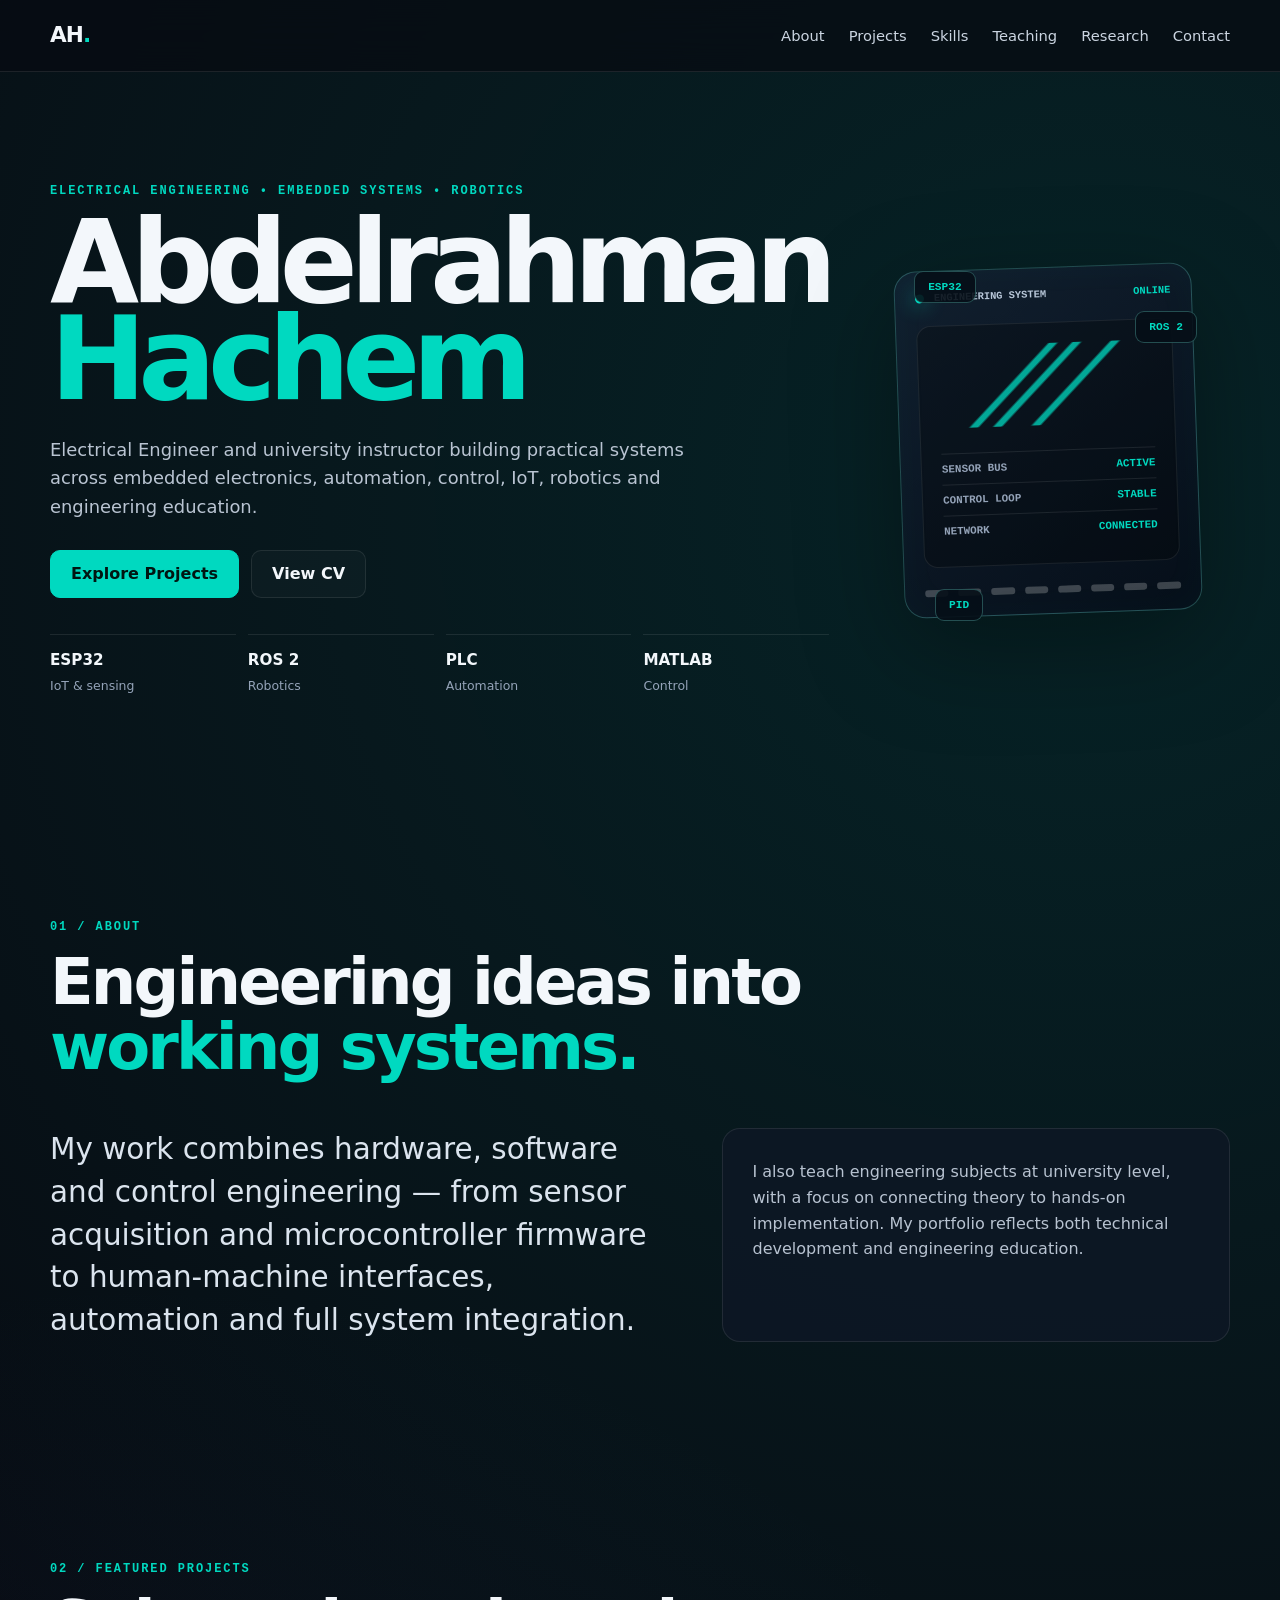
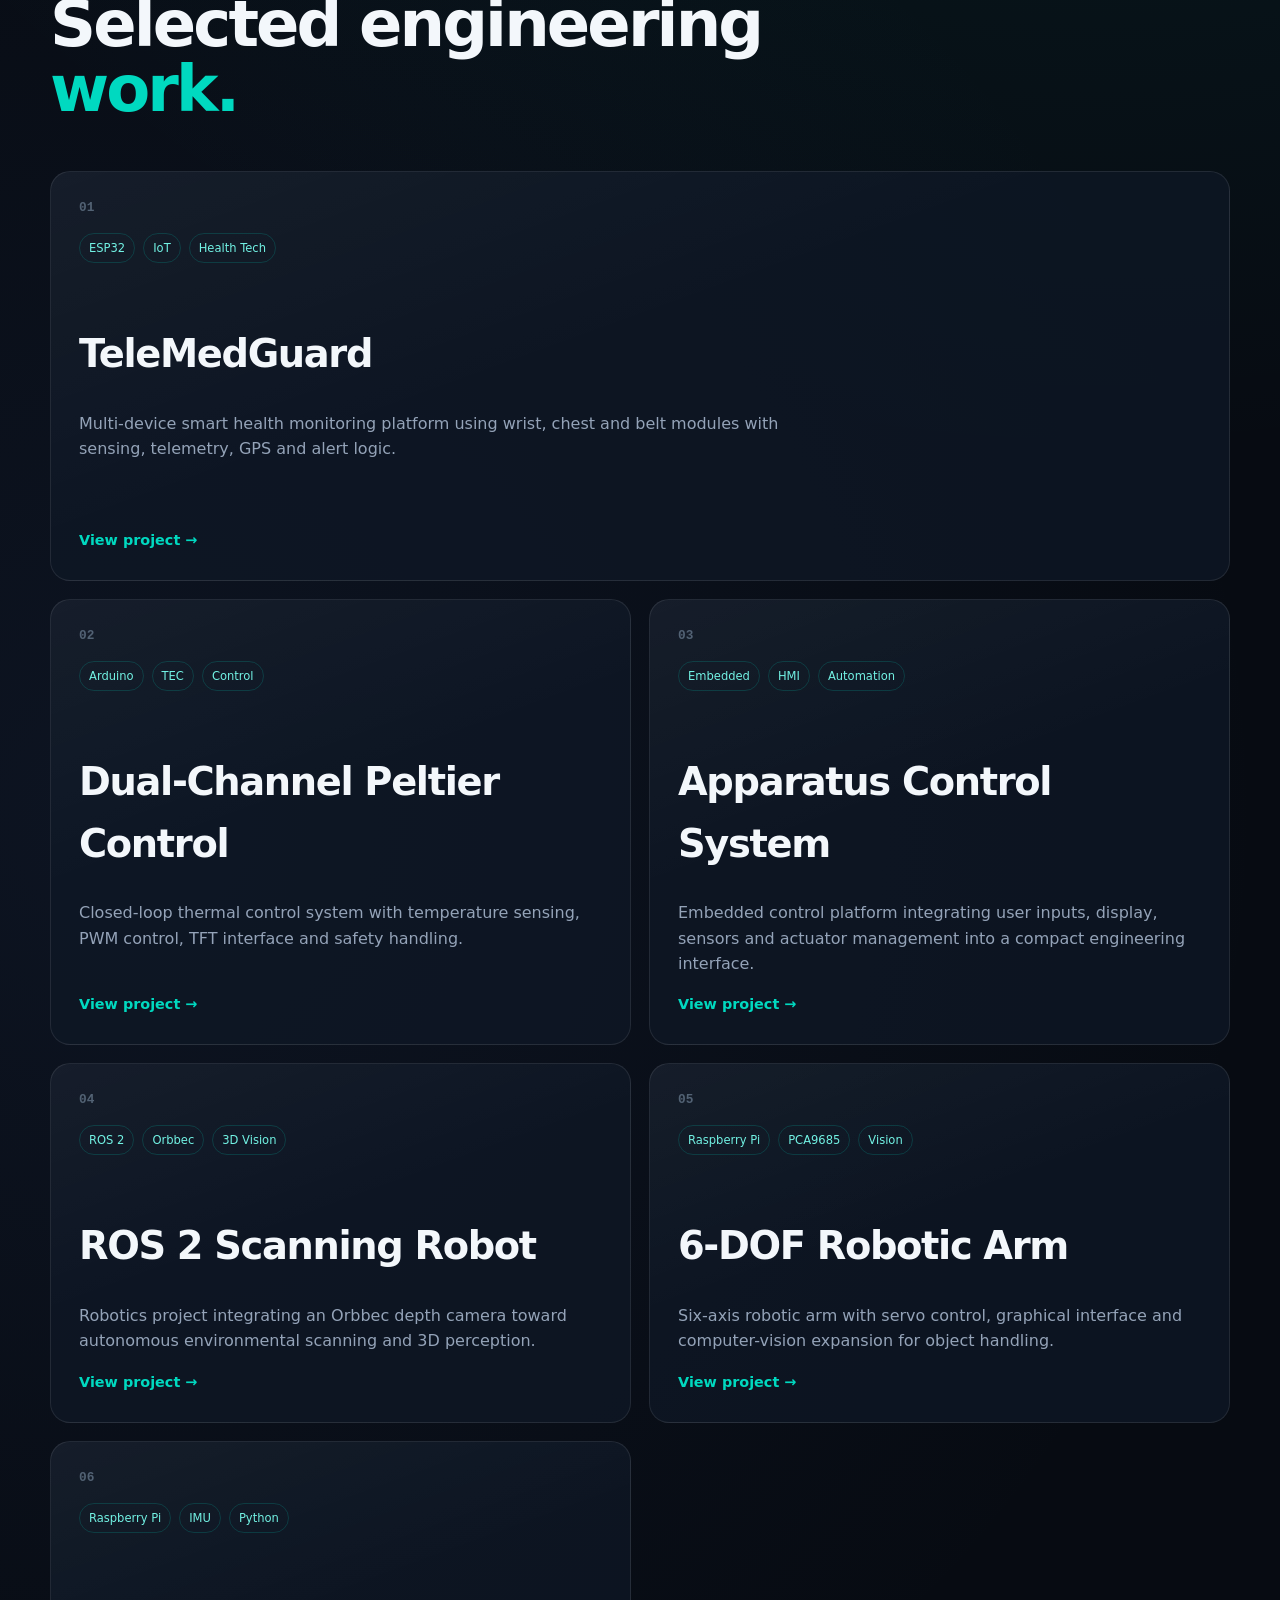
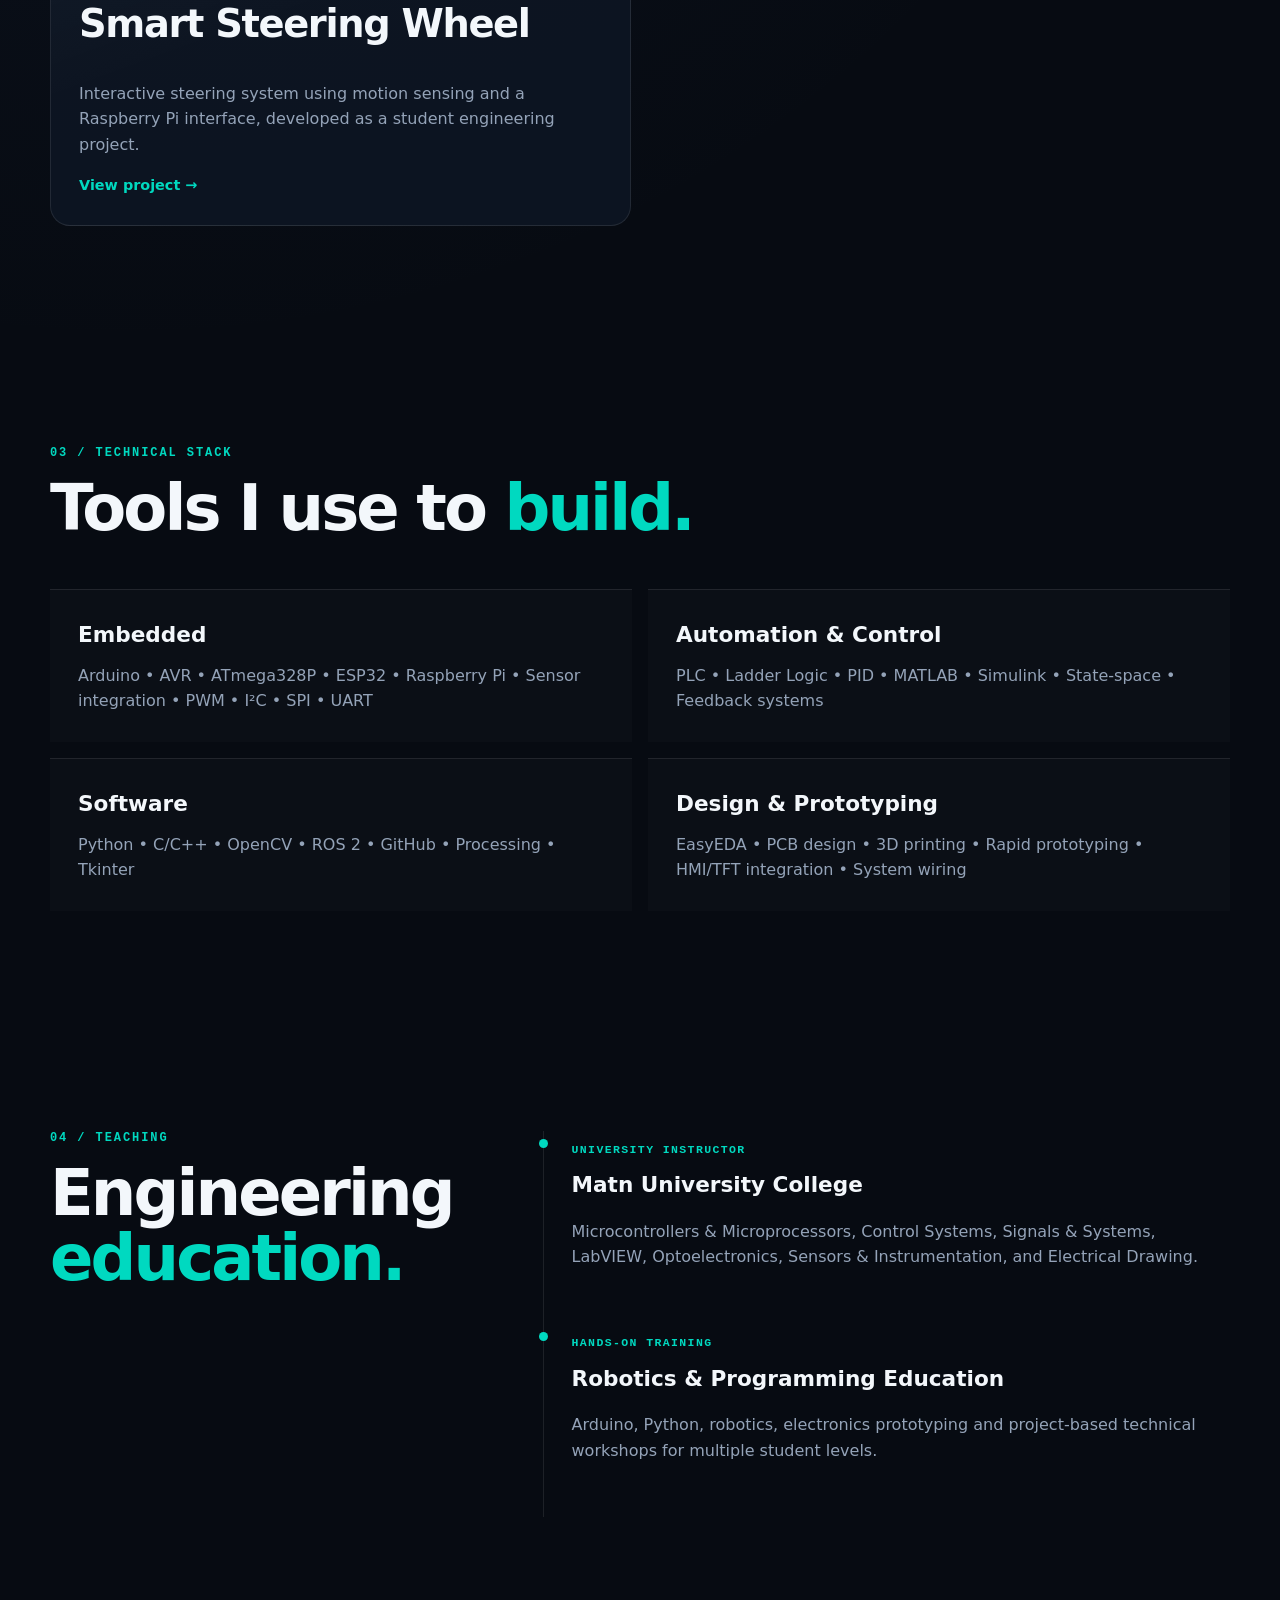
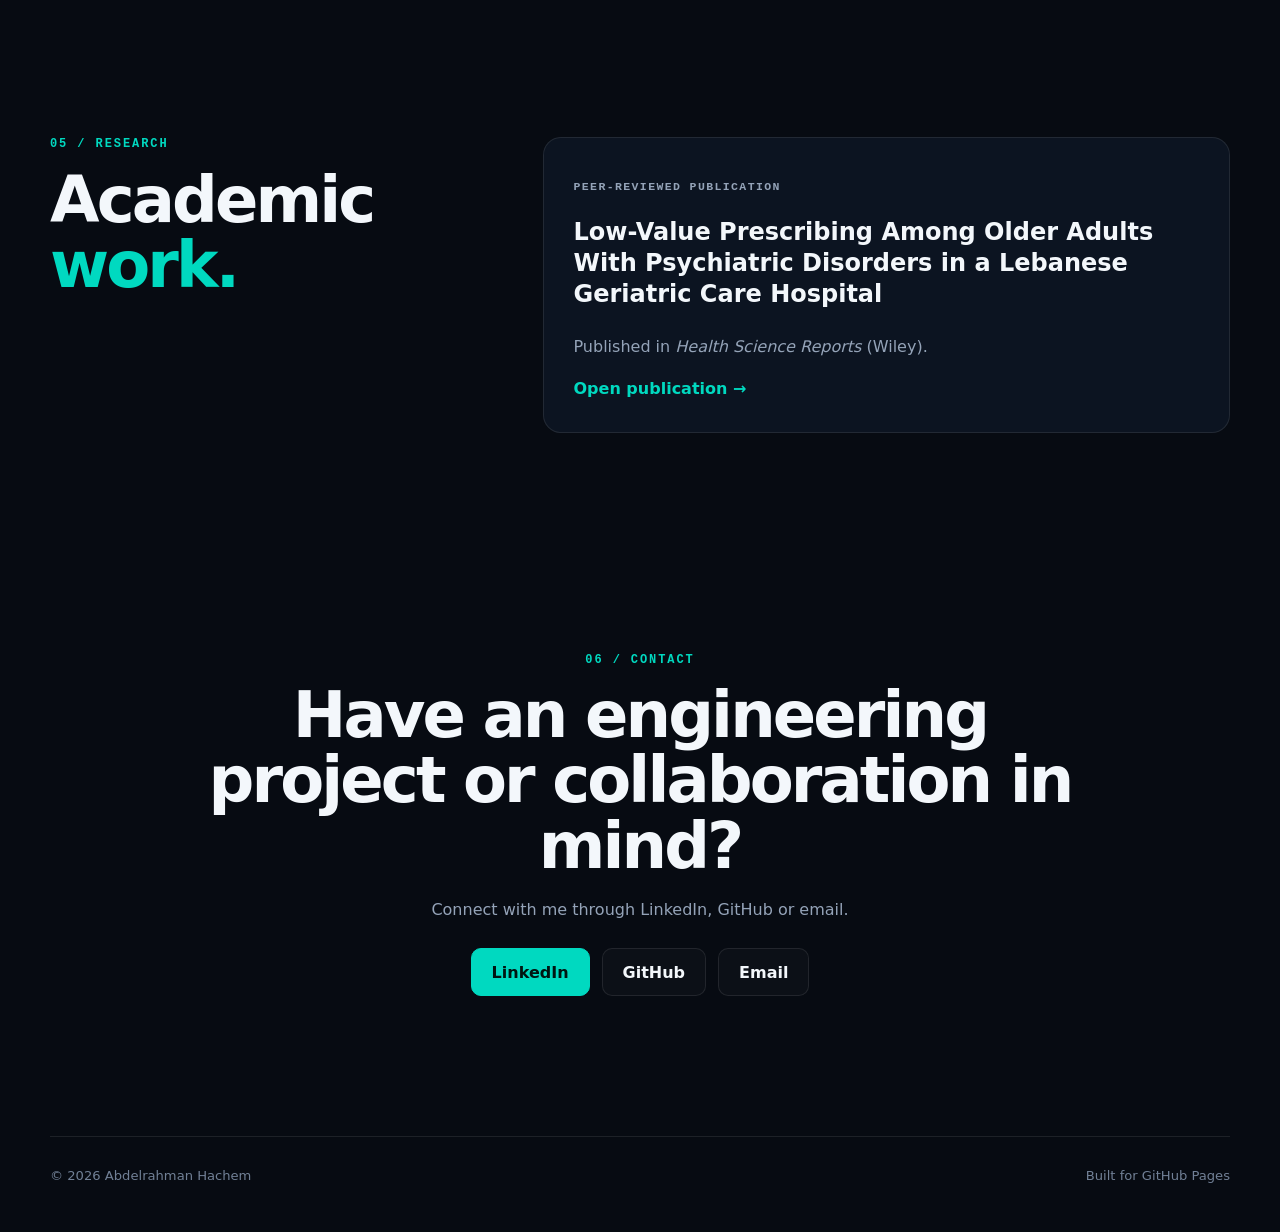
==== index.html @ 63edbe98 "Add files via upload" ====
<!DOCTYPE html>
<html lang="en">
<head>
  <meta charset="UTF-8" />
  <meta name="viewport" content="width=device-width, initial-scale=1.0" />
  <meta name="description" content="Portfolio of Abdelrahman Hachem — Electrical Engineer, University Instructor, Embedded Systems, Automation and Robotics." />
  <title>Abdelrahman Hachem | Electrical Engineer</title>
  <link rel="stylesheet" href="style.css" />
</head>
<body>
  <div class="grid-bg"></div>

  <header class="site-header">
    <a class="brand" href="#home">AH<span>.</span></a>
    <button class="menu-toggle" aria-label="Open menu">☰</button>
    <nav class="nav">
      <a href="#about">About</a>
      <a href="#projects">Projects</a>
      <a href="#skills">Skills</a>
      <a href="#teaching">Teaching</a>
      <a href="#research">Research</a>
      <a href="#contact">Contact</a>
    </nav>
  </header>

  <main>
    <section class="hero section" id="home">
      <div class="hero-copy">
        <p class="eyebrow">ELECTRICAL ENGINEERING • EMBEDDED SYSTEMS • ROBOTICS</p>
        <h1>Abdelrahman<br><span>Hachem</span></h1>
        <p class="hero-text">
          Electrical Engineer and university instructor building practical systems across
          embedded electronics, automation, control, IoT, robotics and engineering education.
        </p>
        <div class="hero-actions">
          <a class="btn primary" href="#projects">Explore Projects</a>
          <a class="btn secondary" href="assets/Abdelrahman_Hachem_CV.pdf" target="_blank">View CV</a>
        </div>
        <div class="quick-stats">
          <div><strong>ESP32</strong><span>IoT & sensing</span></div>
          <div><strong>ROS 2</strong><span>Robotics</span></div>
          <div><strong>PLC</strong><span>Automation</span></div>
          <div><strong>MATLAB</strong><span>Control</span></div>
        </div>
      </div>

      <div class="hero-visual" aria-hidden="true">
        <div class="tech-card main-board">
          <div class="board-top">
            <span class="status-dot"></span>
            <span>ENGINEERING SYSTEM</span>
            <span class="mono">ONLINE</span>
          </div>
          <div class="board-screen">
            <div class="wave"></div>
            <div class="screen-row"><span>SENSOR BUS</span><b>ACTIVE</b></div>
            <div class="screen-row"><span>CONTROL LOOP</span><b>STABLE</b></div>
            <div class="screen-row"><span>NETWORK</span><b>CONNECTED</b></div>
          </div>
          <div class="pins">
            <i></i><i></i><i></i><i></i><i></i><i></i><i></i><i></i>
          </div>
        </div>
        <div class="floating-chip chip-1">ESP32</div>
        <div class="floating-chip chip-2">ROS 2</div>
        <div class="floating-chip chip-3">PID</div>
      </div>
    </section>

    <section class="section about" id="about">
      <div class="section-heading">
        <p class="eyebrow">01 / ABOUT</p>
        <h2>Engineering ideas into <span>working systems.</span></h2>
      </div>
      <div class="about-grid">
        <p class="lead">
          My work combines hardware, software and control engineering — from sensor acquisition
          and microcontroller firmware to human-machine interfaces, automation and full system integration.
        </p>
        <div class="about-card">
          <p>
            I also teach engineering subjects at university level, with a focus on connecting
            theory to hands-on implementation. My portfolio reflects both technical development
            and engineering education.
          </p>
        </div>
      </div>
    </section>

    <section class="section" id="projects">
      <div class="section-heading">
        <p class="eyebrow">02 / FEATURED PROJECTS</p>
        <h2>Selected engineering <span>work.</span></h2>
      </div>

      <div class="project-grid">
        <a class="project-card featured" href="projects/telemedguard.html">
          <div class="project-index">01</div>
          <div class="project-tags"><span>ESP32</span><span>IoT</span><span>Health Tech</span></div>
          <h3>TeleMedGuard</h3>
          <p>Multi-device smart health monitoring platform using wrist, chest and belt modules with sensing, telemetry, GPS and alert logic.</p>
          <span class="project-link">View project →</span>
        </a>

        <a class="project-card" href="projects/peltier-control.html">
          <div class="project-index">02</div>
          <div class="project-tags"><span>Arduino</span><span>TEC</span><span>Control</span></div>
          <h3>Dual-Channel Peltier Control</h3>
          <p>Closed-loop thermal control system with temperature sensing, PWM control, TFT interface and safety handling.</p>
          <span class="project-link">View project →</span>
        </a>

        <a class="project-card" href="projects/apparatus-control.html">
          <div class="project-index">03</div>
          <div class="project-tags"><span>Embedded</span><span>HMI</span><span>Automation</span></div>
          <h3>Apparatus Control System</h3>
          <p>Embedded control platform integrating user inputs, display, sensors and actuator management into a compact engineering interface.</p>
          <span class="project-link">View project →</span>
        </a>

        <a class="project-card" href="projects/ros2-scanner.html">
          <div class="project-index">04</div>
          <div class="project-tags"><span>ROS 2</span><span>Orbbec</span><span>3D Vision</span></div>
          <h3>ROS 2 Scanning Robot</h3>
          <p>Robotics project integrating an Orbbec depth camera toward autonomous environmental scanning and 3D perception.</p>
          <span class="project-link">View project →</span>
        </a>

        <a class="project-card" href="projects/robotic-arm.html">
          <div class="project-index">05</div>
          <div class="project-tags"><span>Raspberry Pi</span><span>PCA9685</span><span>Vision</span></div>
          <h3>6-DOF Robotic Arm</h3>
          <p>Six-axis robotic arm with servo control, graphical interface and computer-vision expansion for object handling.</p>
          <span class="project-link">View project →</span>
        </a>

        <a class="project-card" href="projects/smart-steering-wheel.html">
          <div class="project-index">06</div>
          <div class="project-tags"><span>Raspberry Pi</span><span>IMU</span><span>Python</span></div>
          <h3>Smart Steering Wheel</h3>
          <p>Interactive steering system using motion sensing and a Raspberry Pi interface, developed as a student engineering project.</p>
          <span class="project-link">View project →</span>
        </a>
      </div>
    </section>

    <section class="section" id="skills">
      <div class="section-heading">
        <p class="eyebrow">03 / TECHNICAL STACK</p>
        <h2>Tools I use to <span>build.</span></h2>
      </div>
      <div class="skills-grid">
        <div class="skill-group">
          <h3>Embedded</h3>
          <p>Arduino • AVR • ATmega328P • ESP32 • Raspberry Pi • Sensor integration • PWM • I²C • SPI • UART</p>
        </div>
        <div class="skill-group">
          <h3>Automation & Control</h3>
          <p>PLC • Ladder Logic • PID • MATLAB • Simulink • State-space • Feedback systems</p>
        </div>
        <div class="skill-group">
          <h3>Software</h3>
          <p>Python • C/C++ • OpenCV • ROS 2 • GitHub • Processing • Tkinter</p>
        </div>
        <div class="skill-group">
          <h3>Design & Prototyping</h3>
          <p>EasyEDA • PCB design • 3D printing • Rapid prototyping • HMI/TFT integration • System wiring</p>
        </div>
      </div>
    </section>

    <section class="section split-section" id="teaching">
      <div>
        <p class="eyebrow">04 / TEACHING</p>
        <h2>Engineering <span>education.</span></h2>
      </div>
      <div class="timeline">
        <div class="timeline-item">
          <span>UNIVERSITY INSTRUCTOR</span>
          <h3>Matn University College</h3>
          <p>Microcontrollers & Microprocessors, Control Systems, Signals & Systems, LabVIEW, Optoelectronics, Sensors & Instrumentation, and Electrical Drawing.</p>
        </div>
        <div class="timeline-item">
          <span>HANDS-ON TRAINING</span>
          <h3>Robotics & Programming Education</h3>
          <p>Arduino, Python, robotics, electronics prototyping and project-based technical workshops for multiple student levels.</p>
        </div>
      </div>
    </section>

    <section class="section split-section" id="research">
      <div>
        <p class="eyebrow">05 / RESEARCH</p>
        <h2>Academic <span>work.</span></h2>
      </div>
      <div class="research-card">
        <p class="publication-type">PEER-REVIEWED PUBLICATION</p>
        <h3>Low-Value Prescribing Among Older Adults With Psychiatric Disorders in a Lebanese Geriatric Care Hospital</h3>
        <p>Published in <em>Health Science Reports</em> (Wiley).</p>
        <a href="https://doi.org/10.1002/hsr2.72799" target="_blank" rel="noopener">Open publication →</a>
      </div>
    </section>

    <section class="section contact" id="contact">
      <p class="eyebrow">06 / CONTACT</p>
      <h2>Have an engineering project or collaboration in mind?</h2>
      <p>Connect with me through LinkedIn, GitHub or email.</p>
      <div class="contact-actions">
        <a class="btn primary" href="https://www.linkedin.com/" target="_blank" rel="noopener">LinkedIn</a>
        <a class="btn secondary" href="https://github.com/YOUR-USERNAME" target="_blank" rel="noopener">GitHub</a>
        <a class="btn secondary" href="mailto:YOUR-EMAIL@example.com">Email</a>
      </div>
    </section>
  </main>

  <footer>
    <span>© <span id="year"></span> Abdelrahman Hachem</span>
    <span>Built for GitHub Pages</span>
  </footer>

  <script src="script.js"></script>
</body>
</html>
---- style.css ----
:root {
  --bg: #070b12;
  --bg-soft: #0d1420;
  --card: rgba(15, 24, 38, 0.78);
  --line: rgba(255,255,255,0.09);
  --text: #f3f7fb;
  --muted: #94a3b8;
  --accent: #00d9c0;
  --accent-2: #72f2e4;
  --max: 1180px;
}

* { box-sizing: border-box; }
html { scroll-behavior: smooth; }
body {
  margin: 0;
  font-family: Inter, ui-sans-serif, system-ui, -apple-system, BlinkMacSystemFont, "Segoe UI", sans-serif;
  color: var(--text);
  background:
    radial-gradient(circle at 85% 8%, rgba(0,217,192,.12), transparent 28%),
    radial-gradient(circle at 10% 40%, rgba(61,92,160,.11), transparent 30%),
    var(--bg);
  line-height: 1.6;
}
a { color: inherit; text-decoration: none; }
.grid-bg {
  position: fixed; inset: 0; pointer-events: none; opacity: .17;
  background-image:
    linear-gradient(rgba(255,255,255,.035) 1px, transparent 1px),
    linear-gradient(90deg, rgba(255,255,255,.035) 1px, transparent 1px);
  background-size: 42px 42px;
  mask-image: linear-gradient(to bottom, black, transparent 85%);
}
.site-header {
  position: sticky; top: 0; z-index: 50;
  display: flex; align-items: center; justify-content: space-between;
  padding: 18px max(24px, calc((100vw - var(--max))/2));
  background: rgba(7,11,18,.74);
  backdrop-filter: blur(18px);
  border-bottom: 1px solid var(--line);
}
.brand { font-weight: 900; letter-spacing: -.04em; font-size: 1.35rem; }
.brand span, h1 span, h2 span { color: var(--accent); }
.nav { display: flex; gap: 24px; font-size: .92rem; color: #cbd5e1; }
.nav a:hover { color: var(--accent); }
.menu-toggle { display: none; color: white; background: transparent; border: 0; font-size: 1.4rem; }
.section {
  position: relative;
  width: min(var(--max), calc(100% - 48px));
  margin: 0 auto;
  padding: 110px 0;
}
.hero {
  min-height: 82vh;
  display: grid; grid-template-columns: 1.1fr .9fr; gap: 70px; align-items: center;
}
.eyebrow {
  margin: 0 0 16px;
  font: 700 .75rem/1.2 ui-monospace, SFMono-Regular, Menlo, monospace;
  letter-spacing: .16em;
  color: var(--accent);
}
h1 {
  margin: 0;
  font-size: clamp(4.4rem, 9vw, 8rem);
  line-height: .84;
  letter-spacing: -.07em;
}
h2 {
  margin: 0;
  max-width: 800px;
  font-size: clamp(2.2rem, 5vw, 4.3rem);
  line-height: 1.02;
  letter-spacing: -.045em;
}
.hero-text {
  max-width: 650px; margin: 28px 0;
  color: #b9c4d2; font-size: 1.12rem;
}
.hero-actions, .contact-actions { display: flex; gap: 12px; flex-wrap: wrap; }
.btn {
  display: inline-flex; align-items: center; justify-content: center;
  min-height: 48px; padding: 0 20px; border: 1px solid var(--line);
  border-radius: 10px; font-weight: 700; transition: .2s ease;
}
.btn.primary { background: var(--accent); color: #001612; border-color: var(--accent); }
.btn.secondary { background: rgba(255,255,255,.025); }
.btn:hover { transform: translateY(-2px); }
.quick-stats {
  display: grid; grid-template-columns: repeat(4, 1fr);
  gap: 12px; margin-top: 36px;
}
.quick-stats div { border-top: 1px solid var(--line); padding-top: 13px; }
.quick-stats strong { display: block; font-size: .95rem; }
.quick-stats span { color: var(--muted); font-size: .78rem; }
.hero-visual { position: relative; min-height: 440px; display: grid; place-items: center; }
.tech-card {
  width: min(100%, 430px); padding: 20px;
  background: linear-gradient(145deg, rgba(18,32,48,.95), rgba(6,14,24,.95));
  border: 1px solid rgba(114,242,228,.25);
  border-radius: 22px;
  box-shadow: 0 30px 100px rgba(0,0,0,.35), inset 0 0 40px rgba(0,217,192,.03);
  transform: rotate(-2deg);
}
.board-top { display: flex; gap: 10px; align-items: center; font: 700 .65rem ui-monospace, monospace; color: #b8c7d9; }
.board-top .mono { margin-left: auto; color: var(--accent); }
.status-dot { width: 9px; height: 9px; background: var(--accent); border-radius: 50%; box-shadow: 0 0 20px var(--accent); }
.board-screen {
  margin: 22px 0; padding: 20px;
  min-height: 230px;
  border: 1px solid rgba(255,255,255,.08); border-radius: 14px;
  background: rgba(0,0,0,.25);
}
.wave {
  height: 82px; margin-bottom: 25px;
  background:
    linear-gradient(135deg, transparent 0 37%, var(--accent) 38% 40%, transparent 41% 45%, var(--accent) 46% 48%, transparent 49% 58%, var(--accent) 59% 61%, transparent 62%);
  opacity: .75;
}
.screen-row {
  display: flex; justify-content: space-between;
  border-top: 1px solid var(--line); padding: 9px 0;
  font: 600 .68rem ui-monospace, monospace; color: var(--muted);
}
.screen-row b { color: var(--accent); }
.pins { display: grid; grid-template-columns: repeat(8, 1fr); gap: 10px; }
.pins i { height: 7px; background: rgba(255,255,255,.22); border-radius: 3px; }
.floating-chip {
  position: absolute;
  border: 1px solid rgba(114,242,228,.28);
  background: rgba(6,15,24,.9); padding: 9px 13px;
  border-radius: 9px; color: var(--accent);
  font: 800 .7rem ui-monospace, monospace;
}
.chip-1 { top: 50px; left: 5%; }
.chip-2 { right: 0; top: 90px; }
.chip-3 { bottom: 40px; left: 12%; }

.section-heading { margin-bottom: 48px; }
.about-grid { display: grid; grid-template-columns: 1.1fr .9fr; gap: 50px; }
.lead { margin: 0; font-size: clamp(1.35rem, 2.3vw, 2rem); line-height: 1.45; color: #dbe4ee; }
.about-card, .research-card {
  padding: 30px; border: 1px solid var(--line); border-radius: 18px; background: var(--card);
}
.about-card p { margin: 0; color: #b8c3d1; }

.project-grid { display: grid; grid-template-columns: repeat(2, 1fr); gap: 18px; }
.project-card {
  min-height: 360px; padding: 28px;
  display: flex; flex-direction: column;
  border: 1px solid var(--line);
  border-radius: 20px;
  background:
    linear-gradient(160deg, rgba(255,255,255,.035), transparent 45%),
    var(--card);
  transition: transform .22s ease, border-color .22s ease;
}
.project-card:hover { transform: translateY(-6px); border-color: rgba(0,217,192,.45); }
.project-card.featured { grid-column: span 2; min-height: 410px; }
.project-index { color: #526274; font: 800 .8rem ui-monospace, monospace; }
.project-tags { display: flex; gap: 8px; flex-wrap: wrap; margin: 18px 0 60px; }
.project-tags span {
  padding: 5px 9px; border: 1px solid rgba(0,217,192,.18); border-radius: 999px;
  color: var(--accent-2); font-size: .72rem;
}
.project-card h3 { margin: 0 0 10px; font-size: clamp(1.8rem, 3vw, 3rem); letter-spacing: -.035em; }
.project-card p { max-width: 760px; color: var(--muted); }
.project-link { margin-top: auto; color: var(--accent); font-weight: 800; font-size: .9rem; }

.skills-grid { display: grid; grid-template-columns: repeat(2, 1fr); gap: 16px; }
.skill-group {
  padding: 28px; border-top: 1px solid var(--line); background: rgba(255,255,255,.018);
}
.skill-group h3 { margin: 0 0 10px; font-size: 1.35rem; }
.skill-group p { color: var(--muted); margin: 0; }

.split-section { display: grid; grid-template-columns: .75fr 1.25fr; gap: 80px; }
.timeline { border-left: 1px solid var(--line); }
.timeline-item { padding: 4px 0 38px 28px; position: relative; }
.timeline-item::before {
  content: ""; position: absolute; left: -5px; top: 8px; width: 9px; height: 9px;
  border-radius: 50%; background: var(--accent);
}
.timeline-item span, .publication-type {
  color: var(--accent); font: 700 .72rem ui-monospace, monospace; letter-spacing: .12em;
}
.timeline-item h3 { margin: 8px 0; font-size: 1.35rem; }
.timeline-item p, .research-card p { color: var(--muted); }
.research-card h3 { font-size: 1.5rem; line-height: 1.3; }
.research-card a { color: var(--accent); font-weight: 800; }

.contact {
  padding-bottom: 140px;
  text-align: center;
}
.contact .eyebrow { text-align: center; }
.contact h2 { margin: 0 auto 18px; max-width: 900px; }
.contact p:not(.eyebrow) { color: var(--muted); }
.contact-actions { justify-content: center; margin-top: 26px; }

footer {
  width: min(var(--max), calc(100% - 48px)); margin: 0 auto;
  padding: 28px 0 45px; border-top: 1px solid var(--line);
  display: flex; justify-content: space-between; color: #718096; font-size: .82rem;
}

/* Project detail pages */
.project-page { width: min(980px, calc(100% - 48px)); margin: 0 auto; padding: 85px 0 120px; }
.back-link { display: inline-block; margin-bottom: 40px; color: var(--accent); font-weight: 800; }
.project-hero { padding-bottom: 55px; border-bottom: 1px solid var(--line); }
.project-hero h1 { font-size: clamp(3rem, 8vw, 6.5rem); }
.project-hero p { max-width: 760px; color: #b3c0cf; font-size: 1.12rem; }
.meta-row { display: flex; gap: 12px; flex-wrap: wrap; margin-top: 25px; }
.meta-row span { border: 1px solid var(--line); border-radius: 999px; padding: 7px 11px; color: var(--accent-2); font-size: .77rem; }
.project-section { padding: 45px 0; border-bottom: 1px solid var(--line); }
.project-section h2 { font-size: clamp(1.8rem, 4vw, 3rem); margin-bottom: 20px; }
.project-section p, .project-section li { color: #aebaca; }
.project-section ul { padding-left: 20px; }
.image-placeholder {
  min-height: 330px; margin-top: 24px;
  border: 1px dashed rgba(0,217,192,.35); border-radius: 16px;
  display: grid; place-items: center; text-align: center;
  color: #5f7285; background: rgba(0,217,192,.02);
  padding: 25px;
}
.two-col { display: grid; grid-template-columns: repeat(2, 1fr); gap: 18px; }
.info-box { padding: 22px; background: var(--card); border: 1px solid var(--line); border-radius: 14px; }
.info-box h3 { margin-top: 0; }

.reveal { opacity: 0; transform: translateY(18px); transition: .65s ease; }
.reveal.visible { opacity: 1; transform: none; }

@media (max-width: 820px) {
  .menu-toggle { display: block; }
  .nav {
    display: none; position: absolute; left: 20px; right: 20px; top: 70px;
    flex-direction: column; padding: 20px; background: #0b121d;
    border: 1px solid var(--line); border-radius: 14px;
  }
  .nav.open { display: flex; }
  .hero { grid-template-columns: 1fr; gap: 20px; padding-top: 75px; }
  .hero-visual { min-height: 360px; }
  .quick-stats { grid-template-columns: repeat(2, 1fr); }
  .about-grid, .split-section, .skills-grid, .two-col { grid-template-columns: 1fr; }
  .split-section { gap: 35px; }
  .project-grid { grid-template-columns: 1fr; }
  .project-card.featured { grid-column: auto; }
  .project-tags { margin-bottom: 38px; }
}
@media (max-width: 520px) {
  .section { width: min(100% - 30px, var(--max)); padding: 80px 0; }
  .site-header { padding: 16px 18px; }
  h1 { font-size: 4rem; }
  .hero { min-height: auto; }
  .hero-visual { min-height: 315px; }
  .tech-card { padding: 15px; }
  .quick-stats { grid-template-columns: 1fr 1fr; }
  footer { width: calc(100% - 30px); flex-direction: column; gap: 6px; }
}
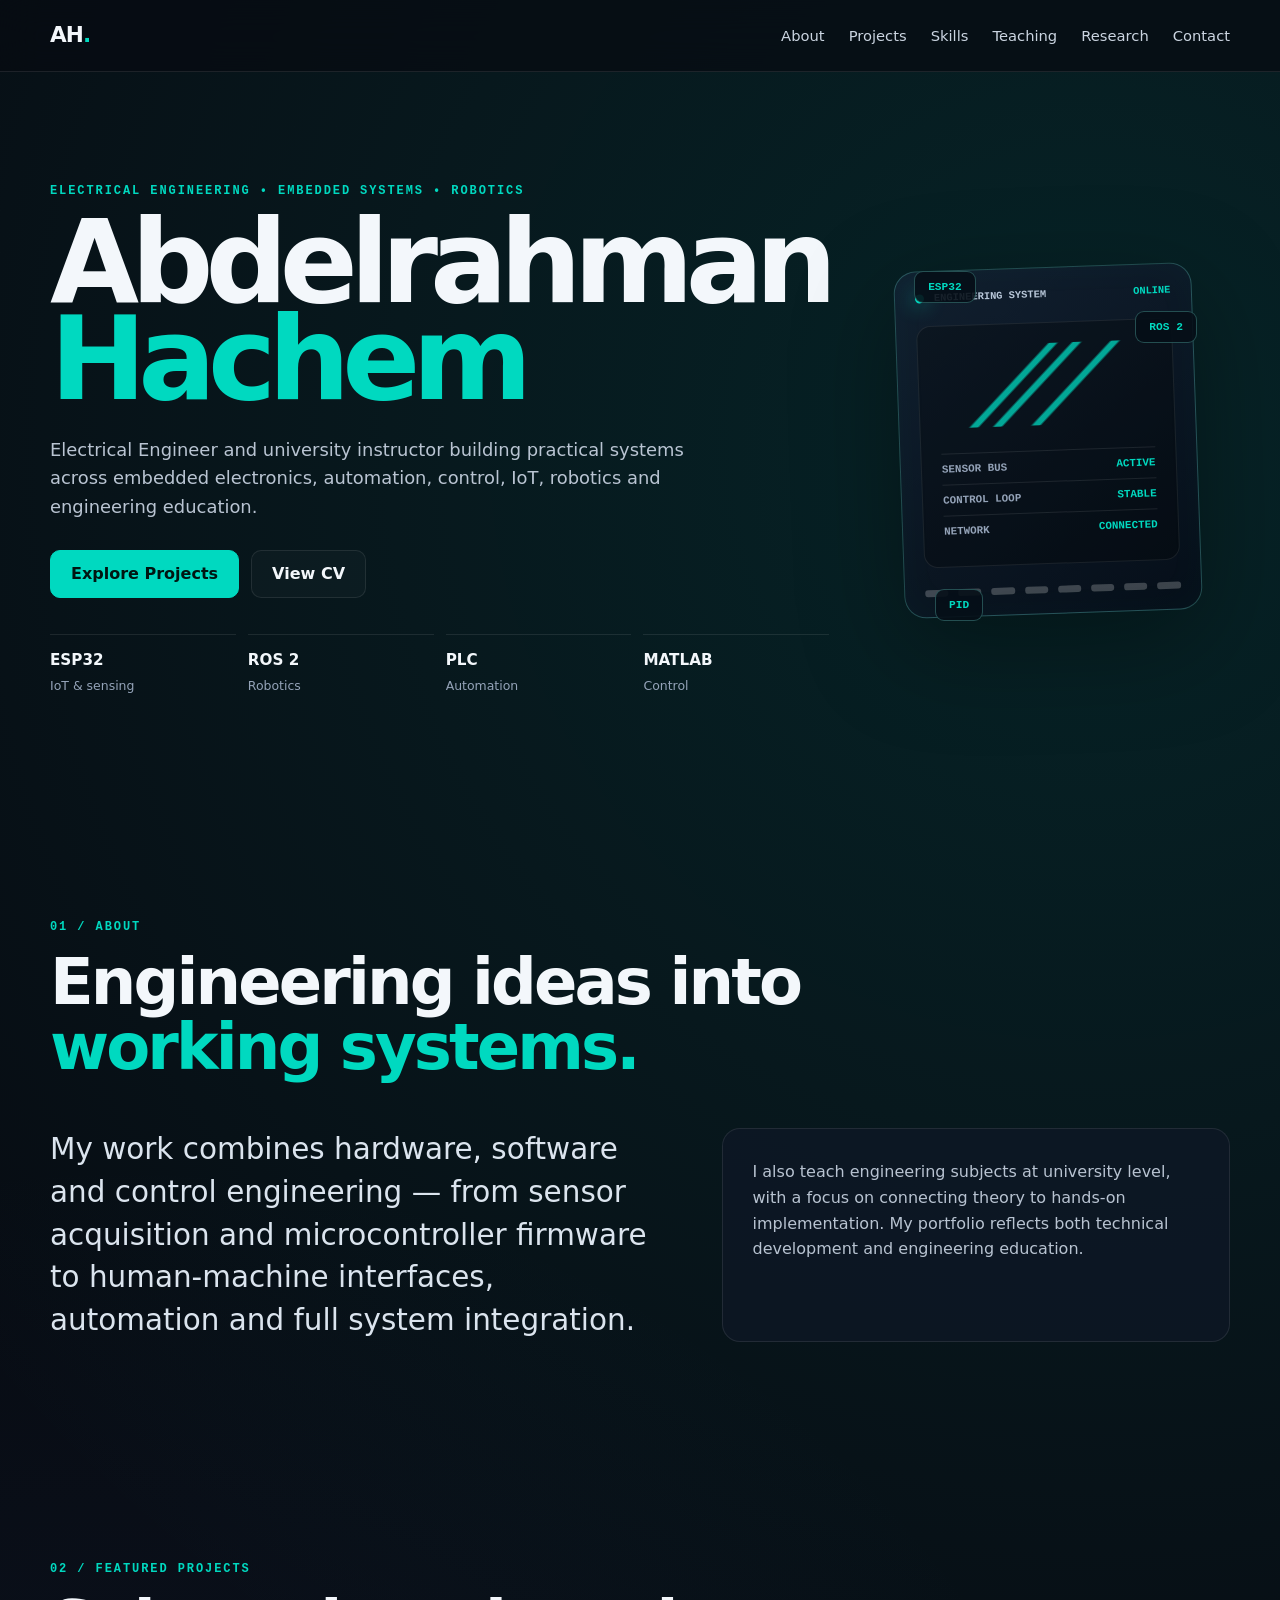
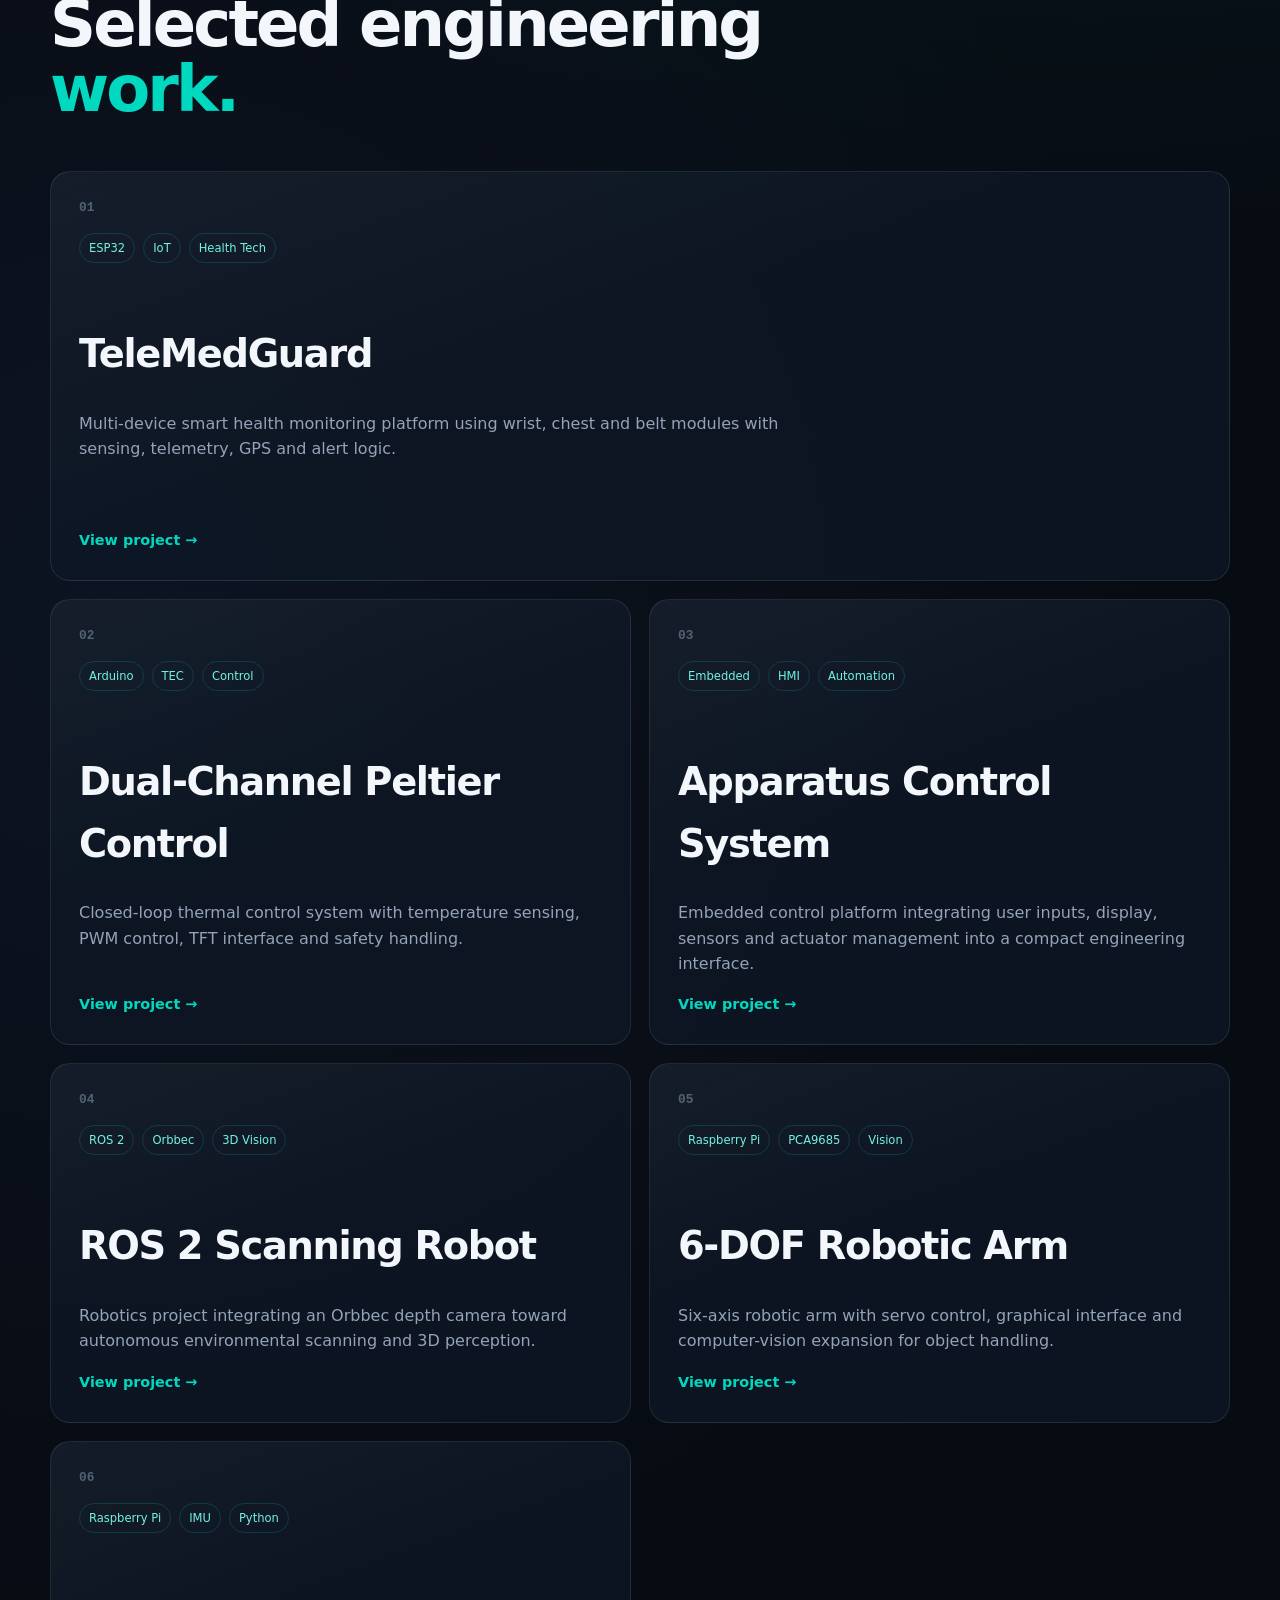
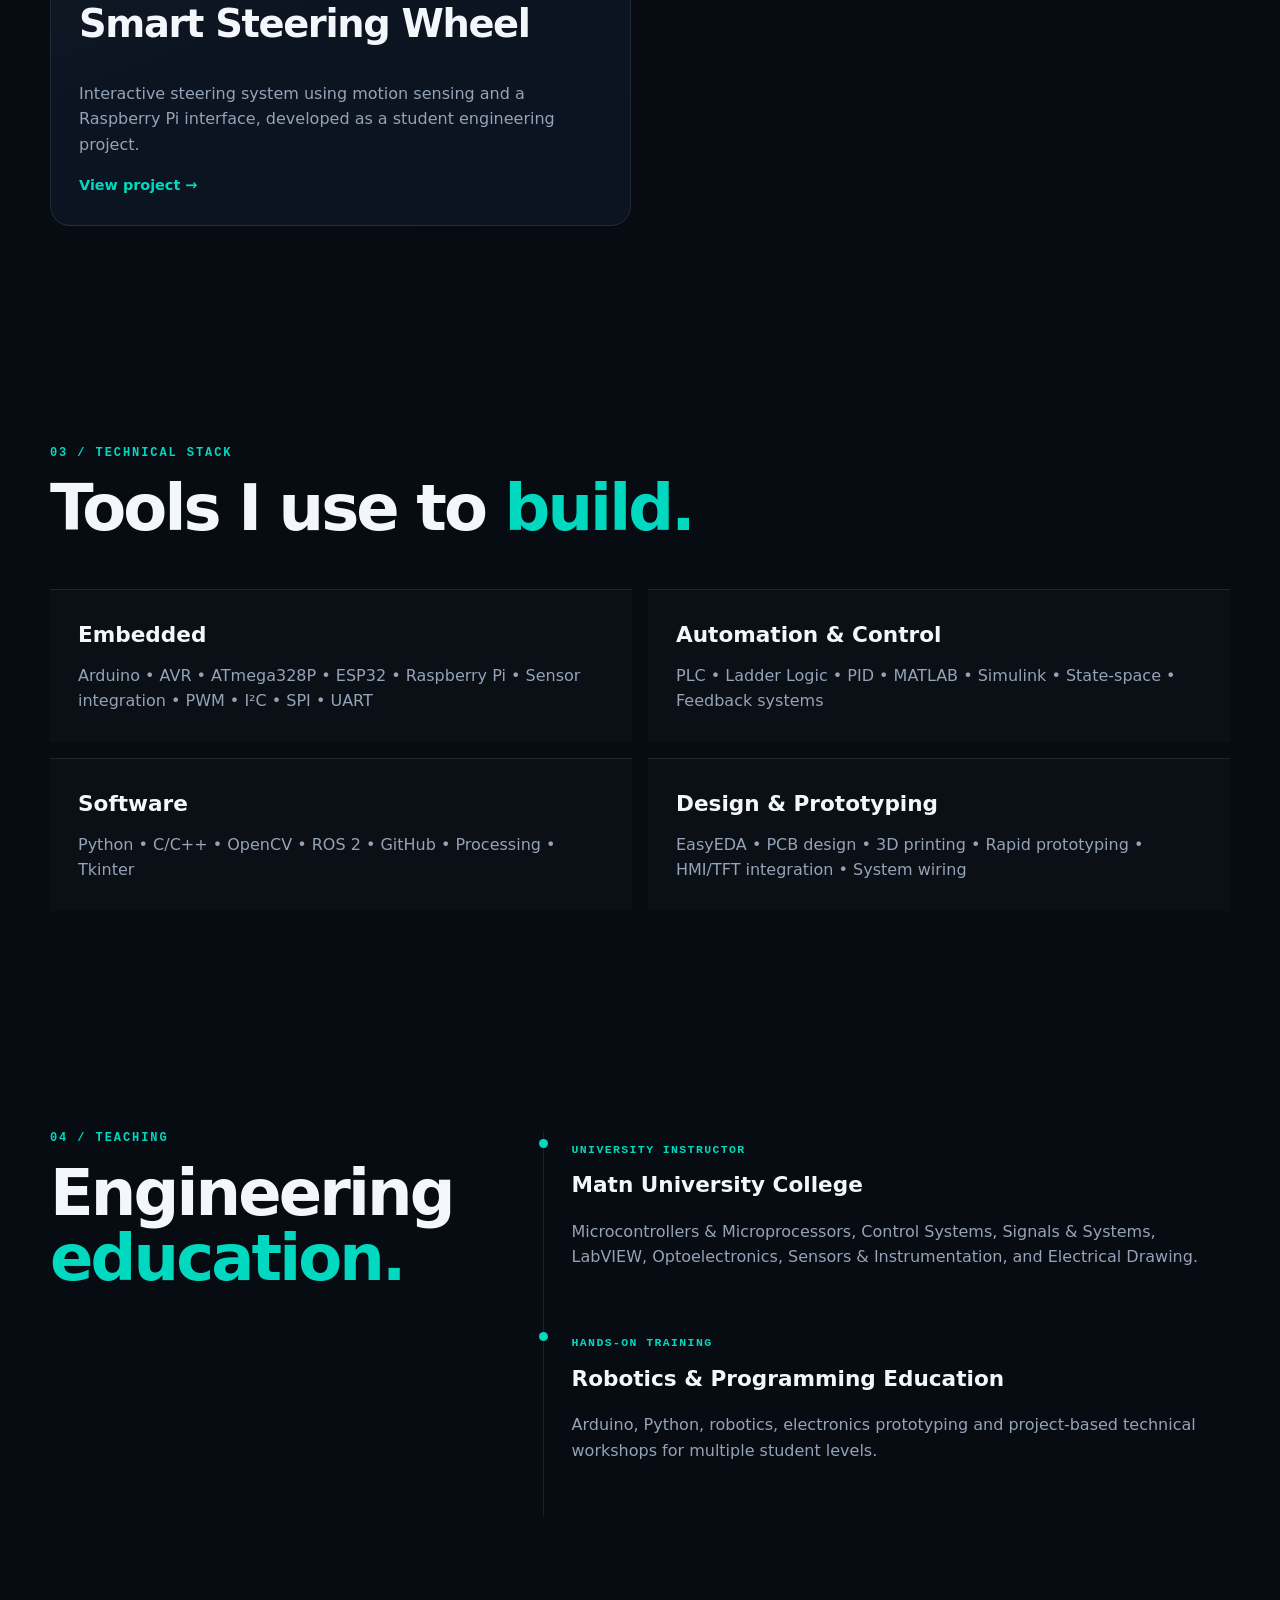
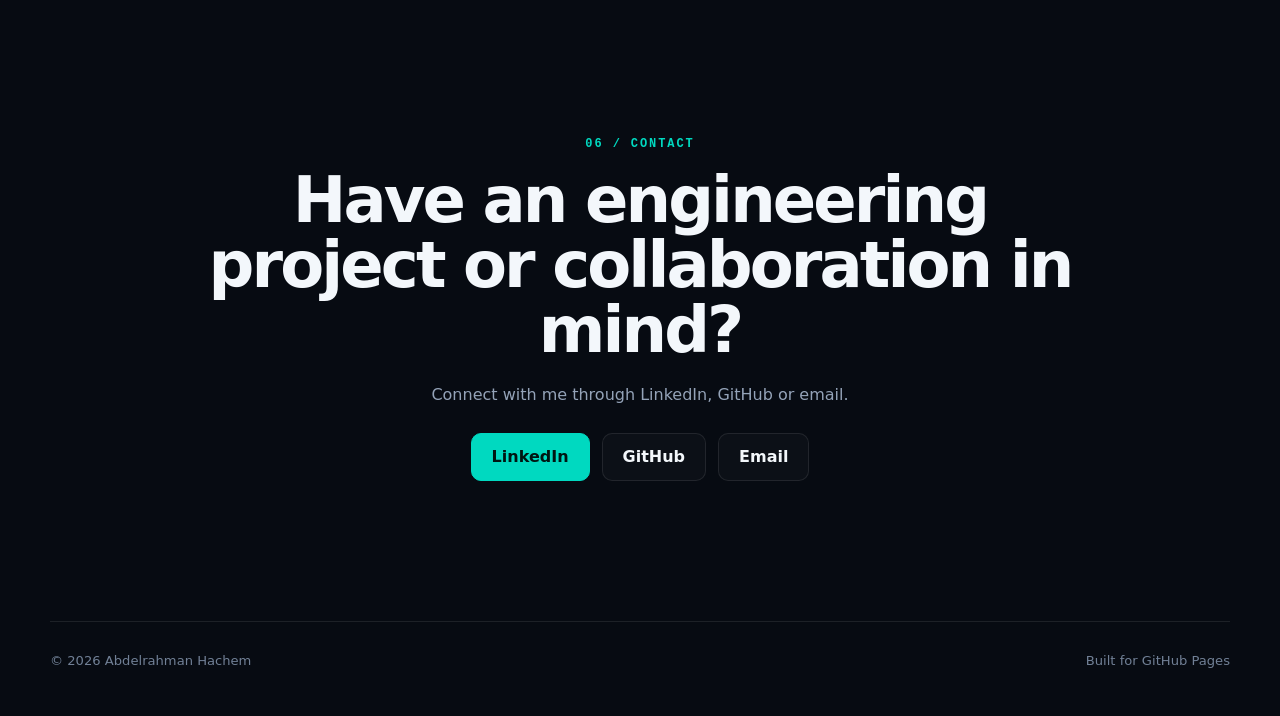
==== commit f8a578c0: "Remove research section from index.html Removed the research section from the index.html file, inclu" ====
--- a/index.html
+++ b/index.html
@@ -188,19 +188,7 @@
       </div>
     </section>
 
-    <section class="section split-section" id="research">
-      <div>
-        <p class="eyebrow">05 / RESEARCH</p>
-        <h2>Academic <span>work.</span></h2>
-      </div>
-      <div class="research-card">
-        <p class="publication-type">PEER-REVIEWED PUBLICATION</p>
-        <h3>Low-Value Prescribing Among Older Adults With Psychiatric Disorders in a Lebanese Geriatric Care Hospital</h3>
-        <p>Published in <em>Health Science Reports</em> (Wiley).</p>
-        <a href="https://doi.org/10.1002/hsr2.72799" target="_blank" rel="noopener">Open publication →</a>
-      </div>
-    </section>
-
+   
     <section class="section contact" id="contact">
       <p class="eyebrow">06 / CONTACT</p>
       <h2>Have an engineering project or collaboration in mind?</h2>
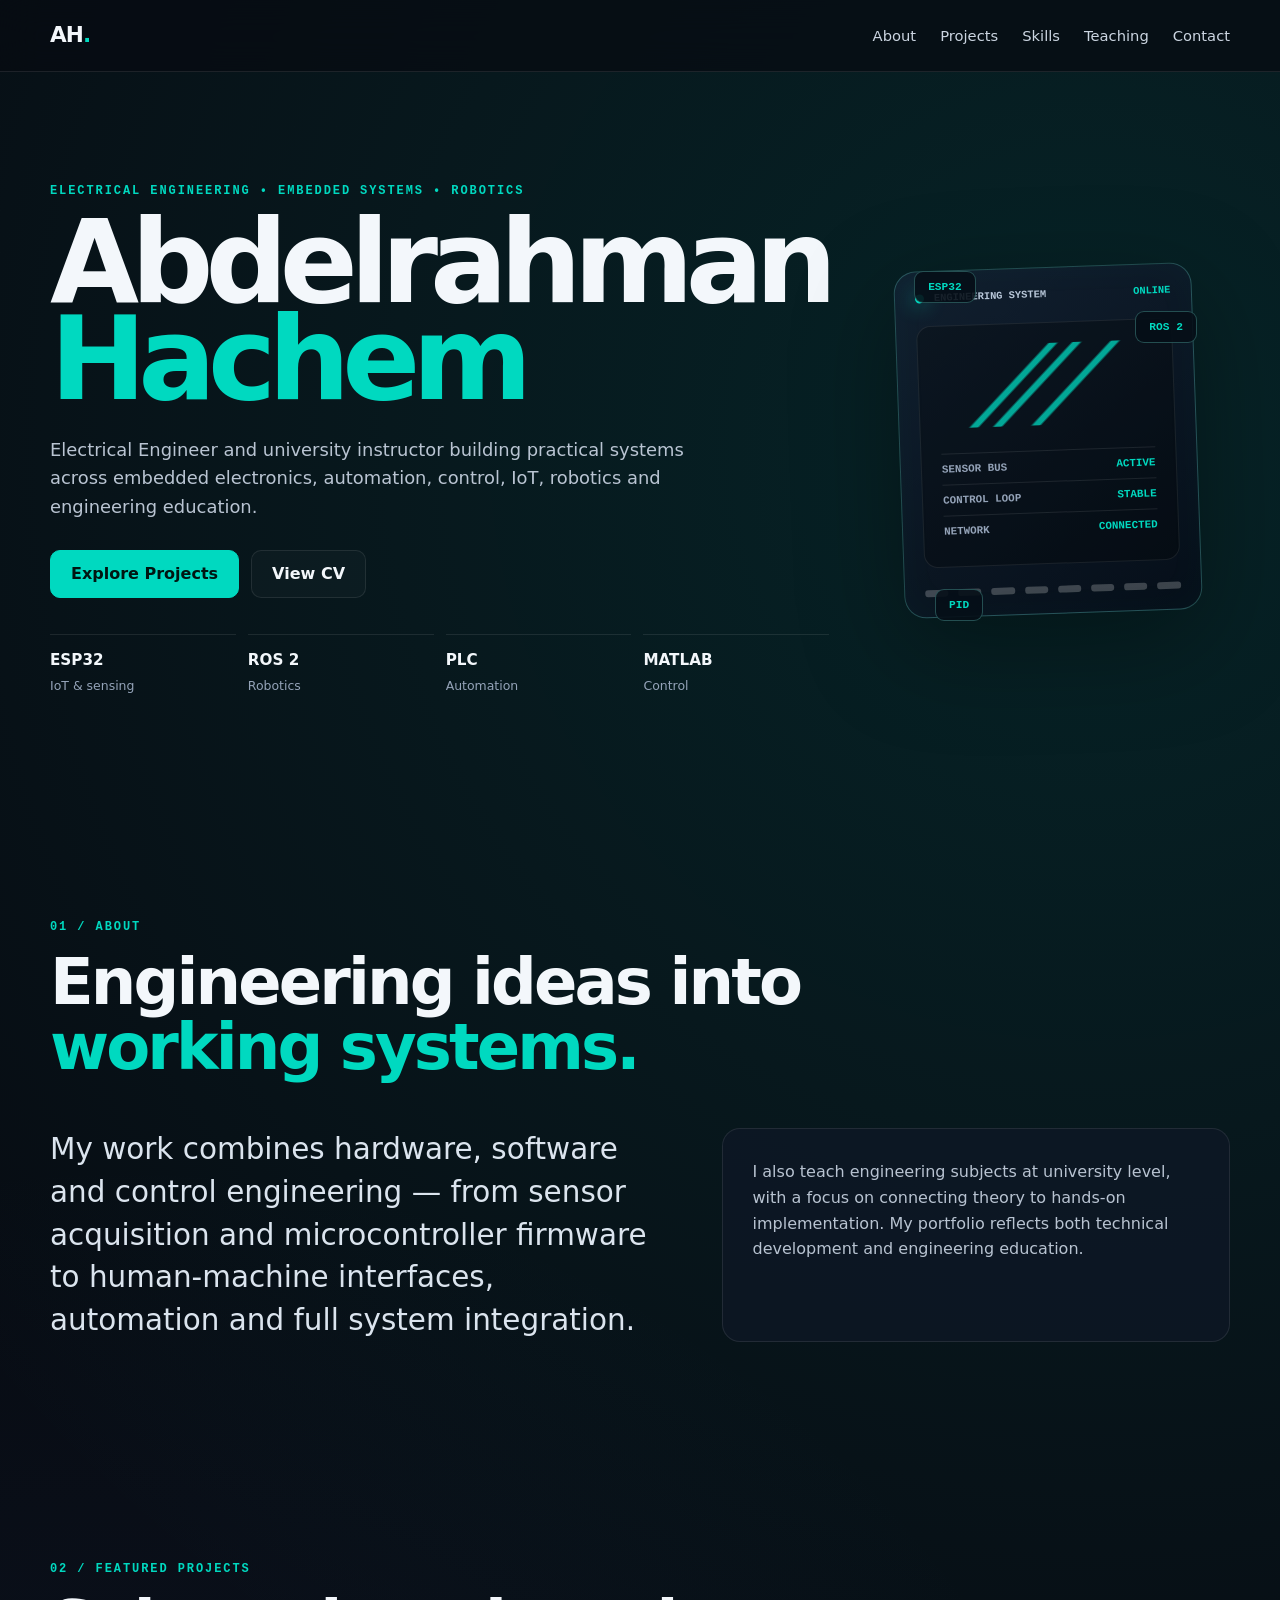
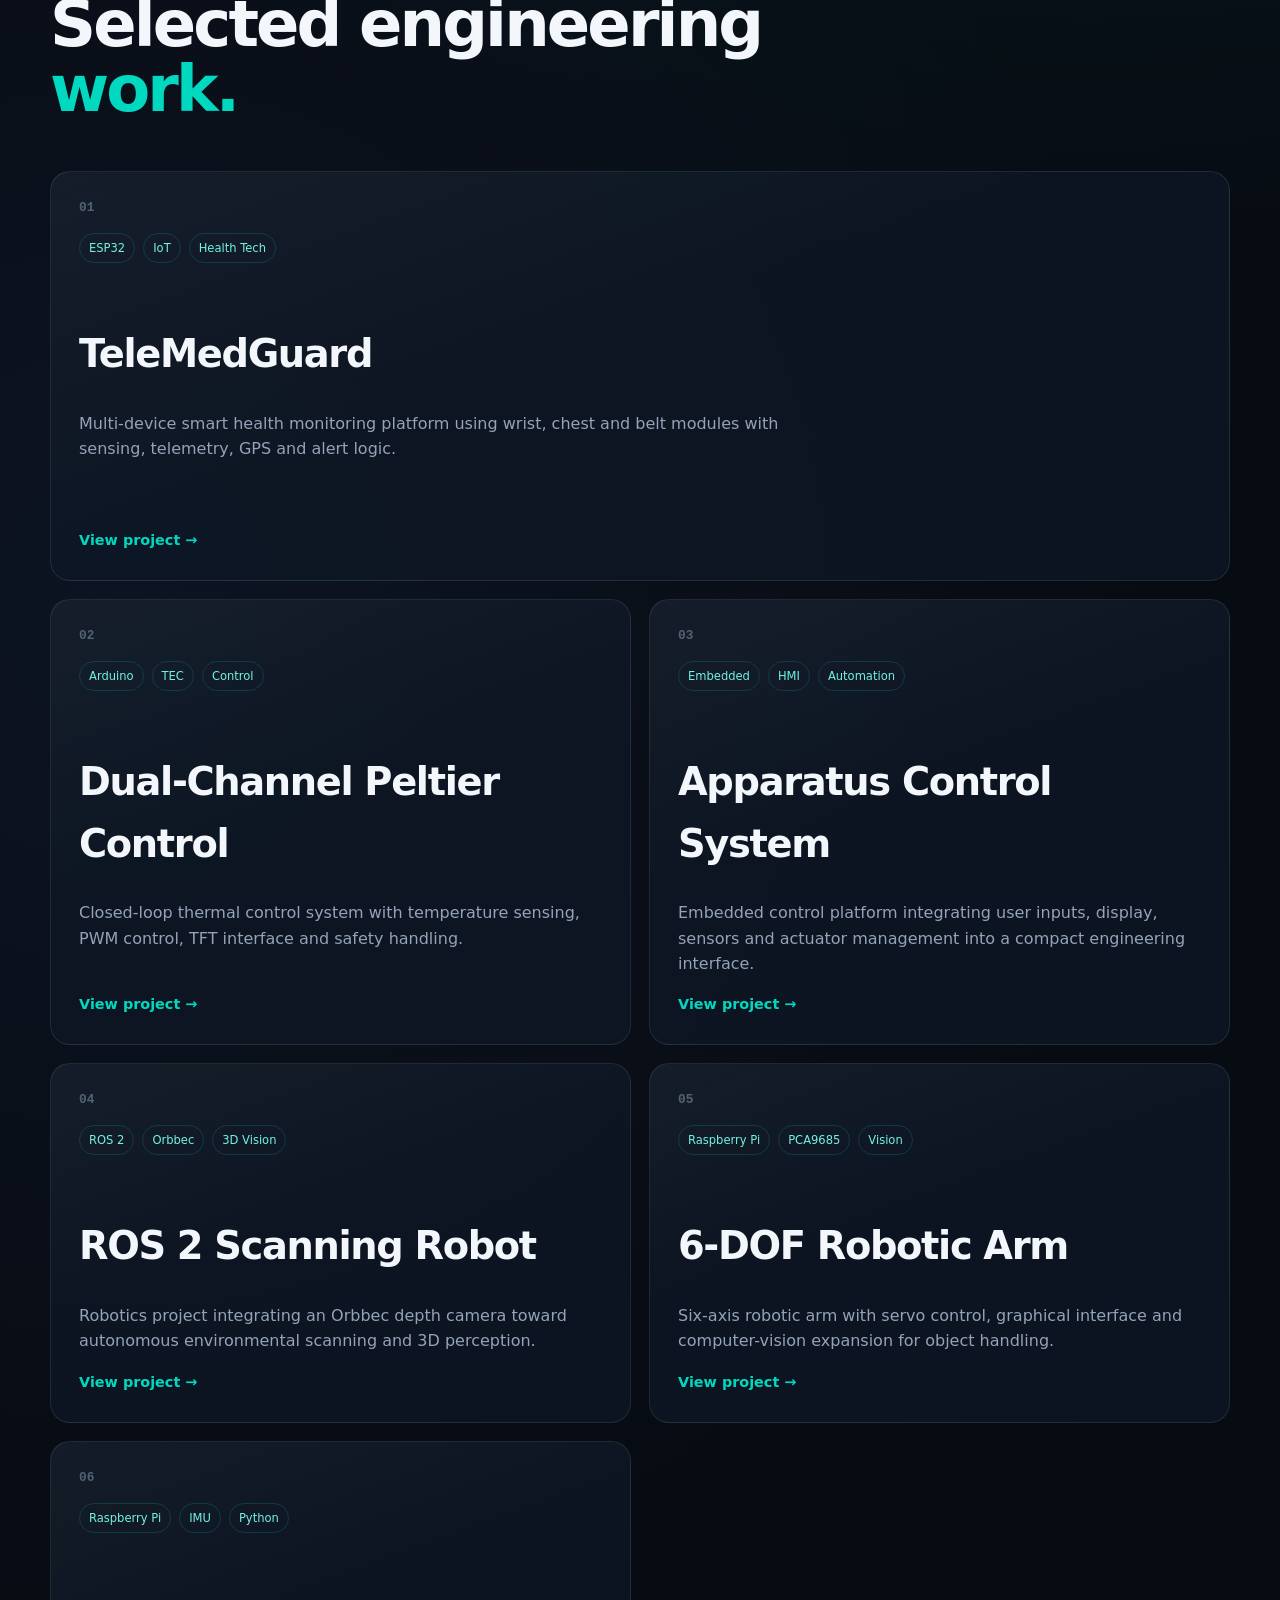
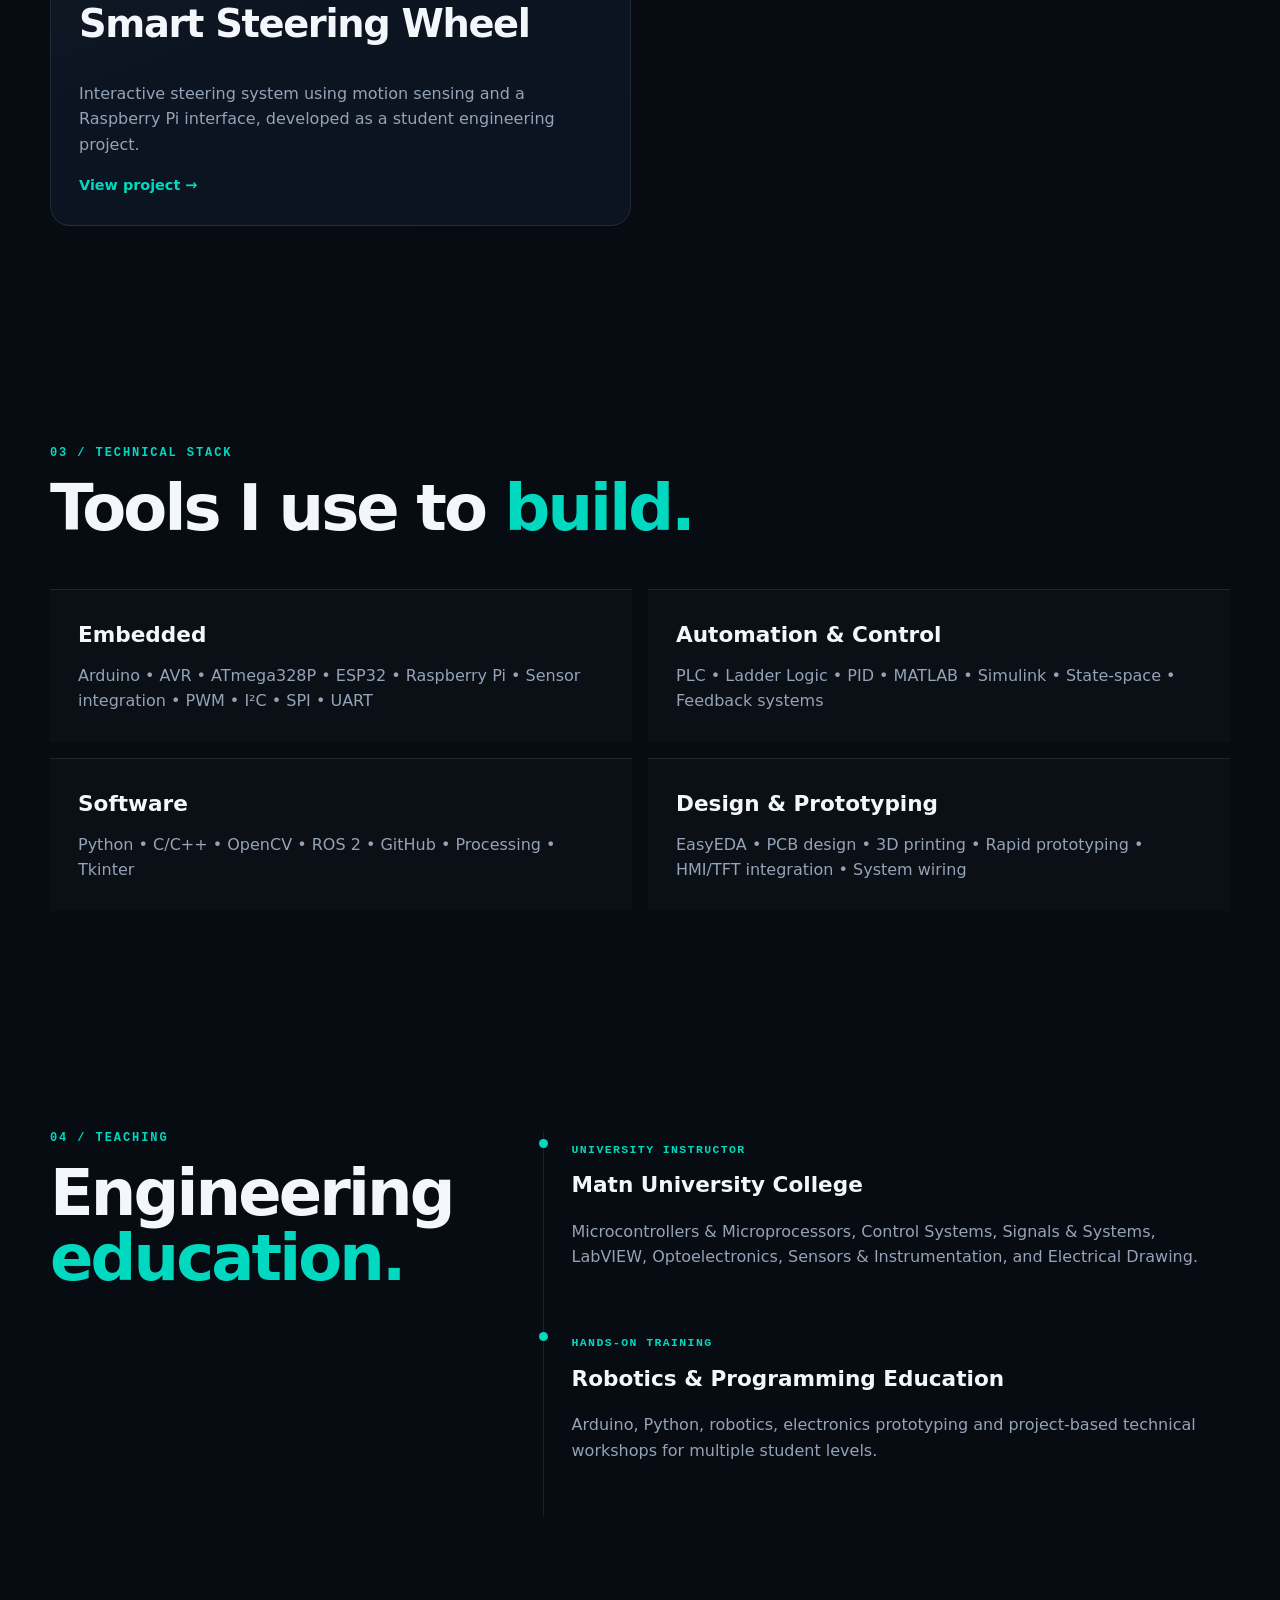
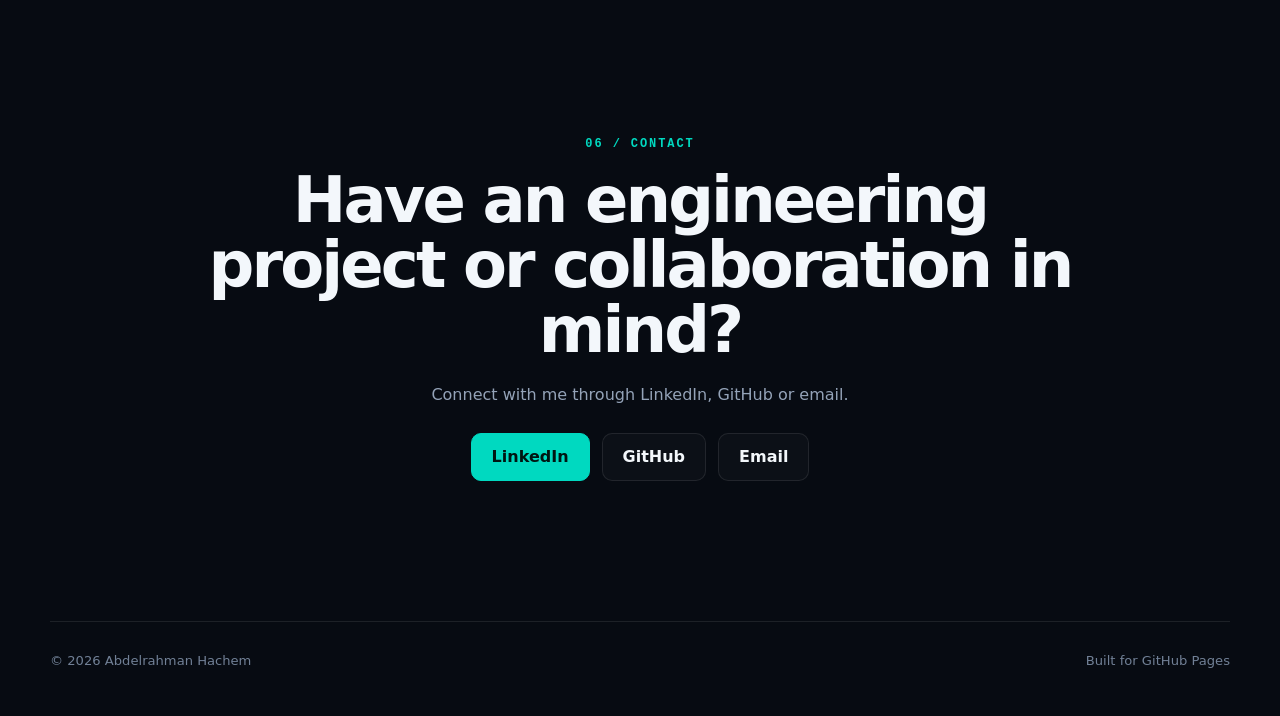
==== commit 5b7abc46: "Update index.html" ====
--- a/index.html
+++ b/index.html
@@ -18,7 +18,7 @@
       <a href="#projects">Projects</a>
       <a href="#skills">Skills</a>
       <a href="#teaching">Teaching</a>
-      <a href="#research">Research</a>
+     
       <a href="#contact">Contact</a>
     </nav>
   </header>
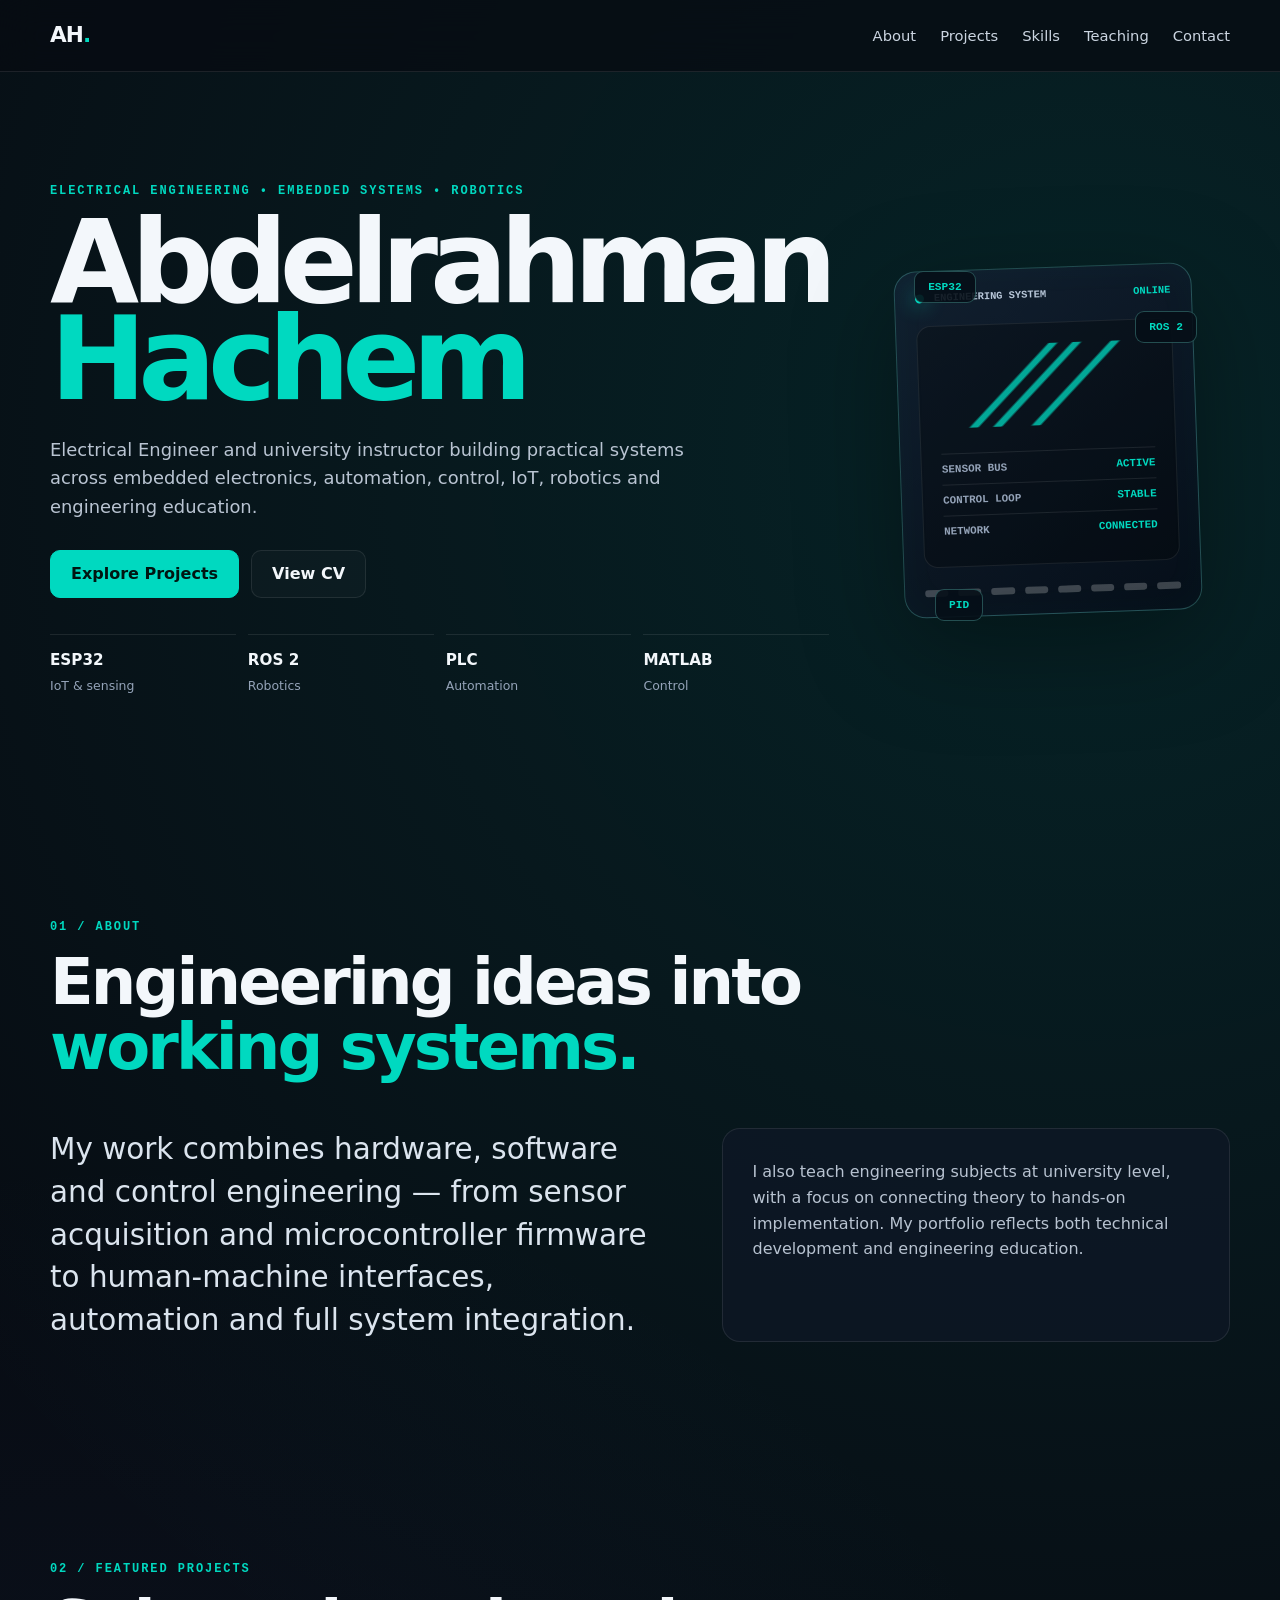
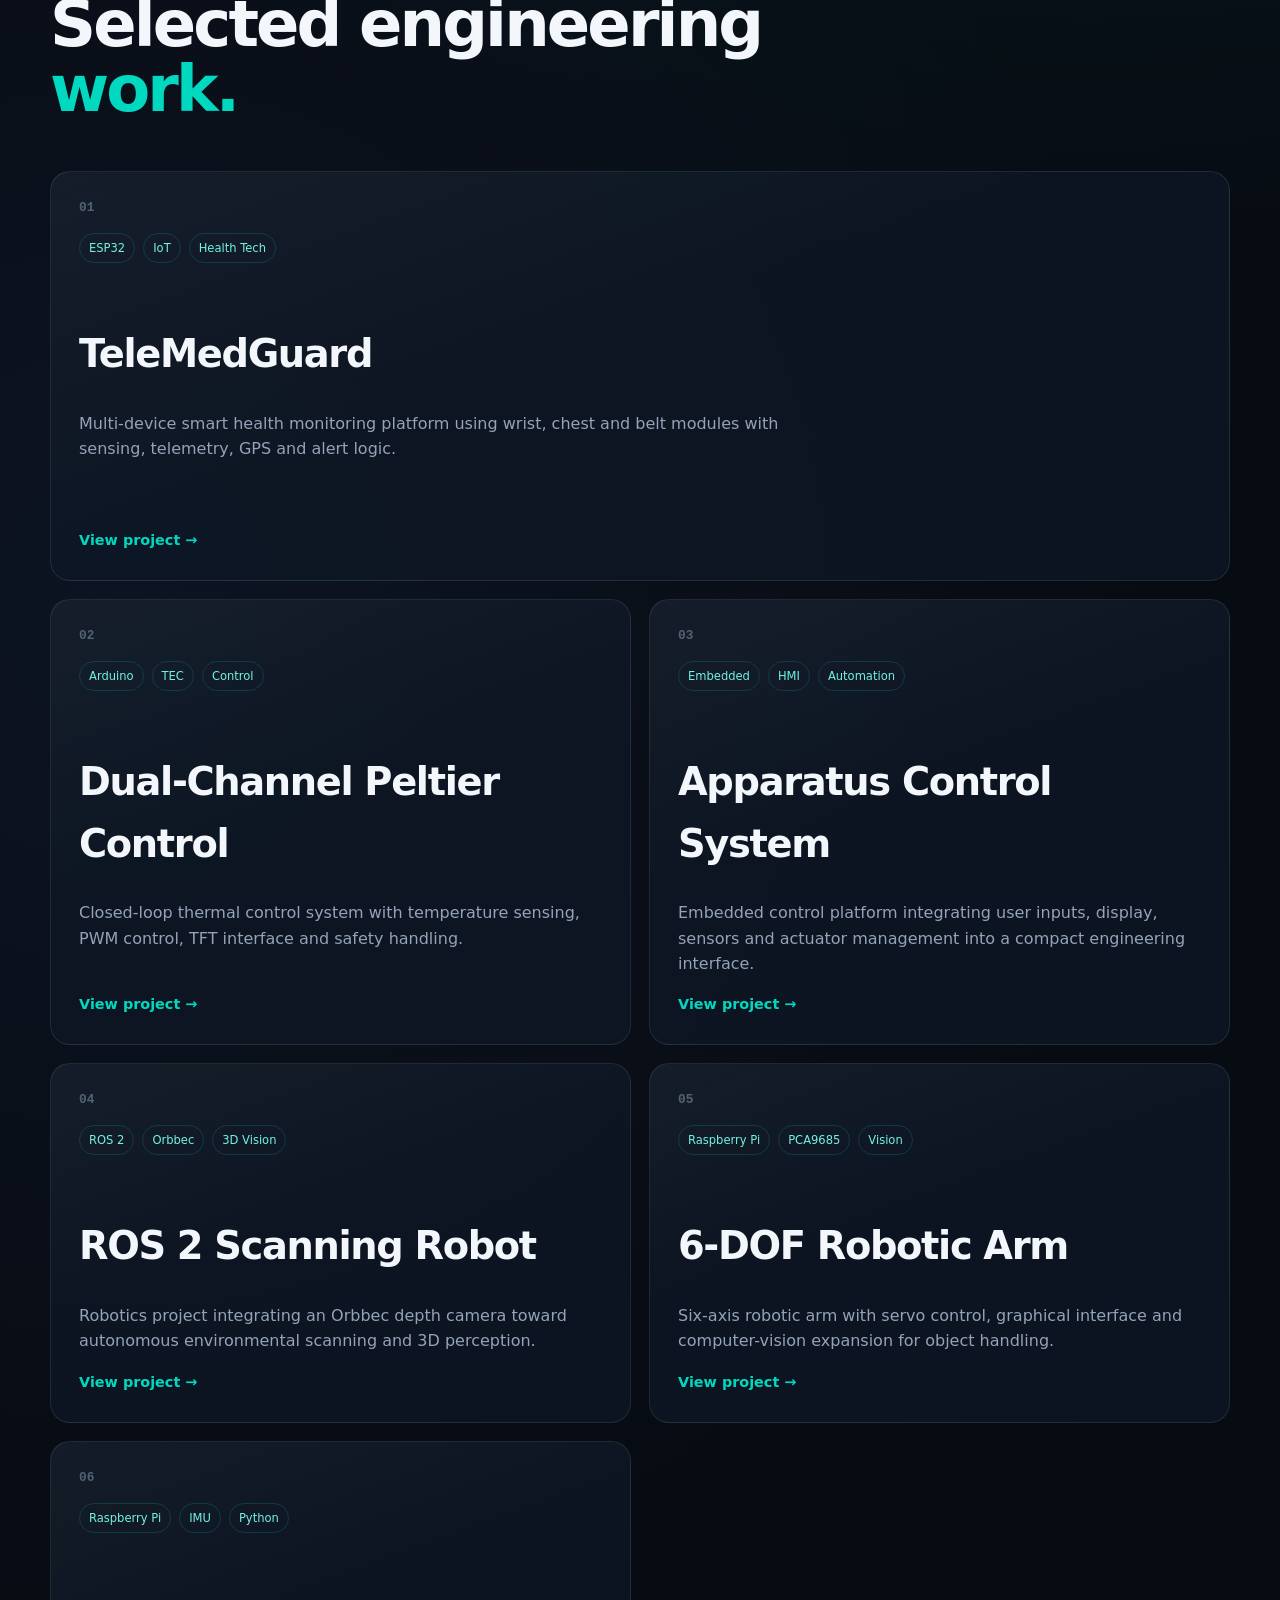
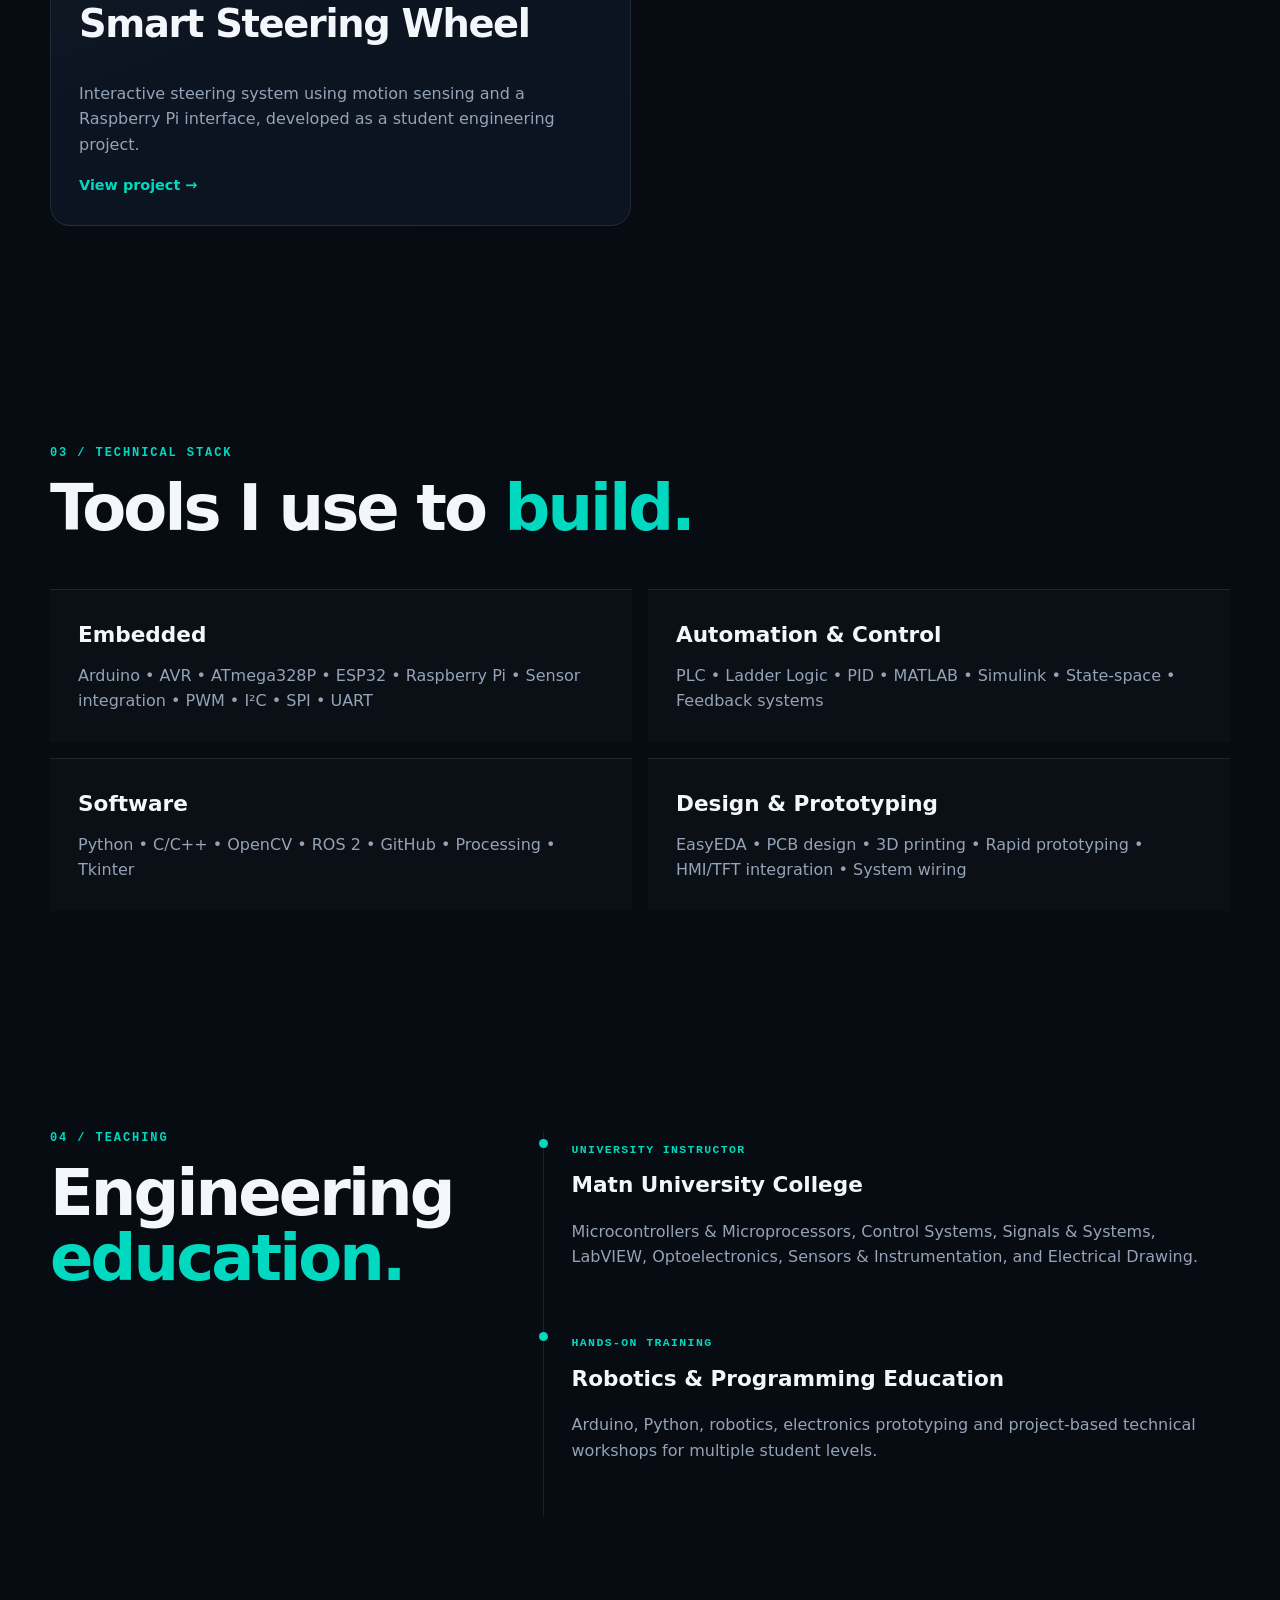
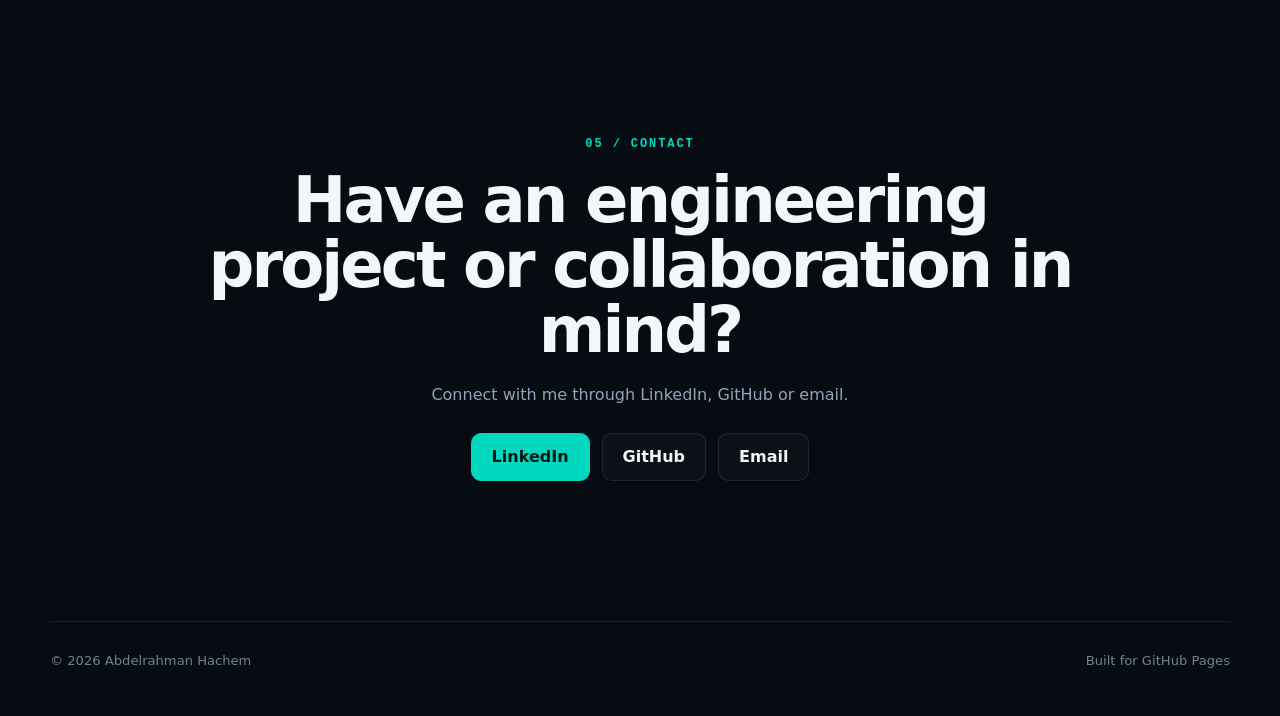
==== commit a99d3766: "Update index.html" ====
--- a/index.html
+++ b/index.html
@@ -190,7 +190,7 @@
 
    
     <section class="section contact" id="contact">
-      <p class="eyebrow">06 / CONTACT</p>
+      <p class="eyebrow">05 / CONTACT</p>
       <h2>Have an engineering project or collaboration in mind?</h2>
       <p>Connect with me through LinkedIn, GitHub or email.</p>
       <div class="contact-actions">
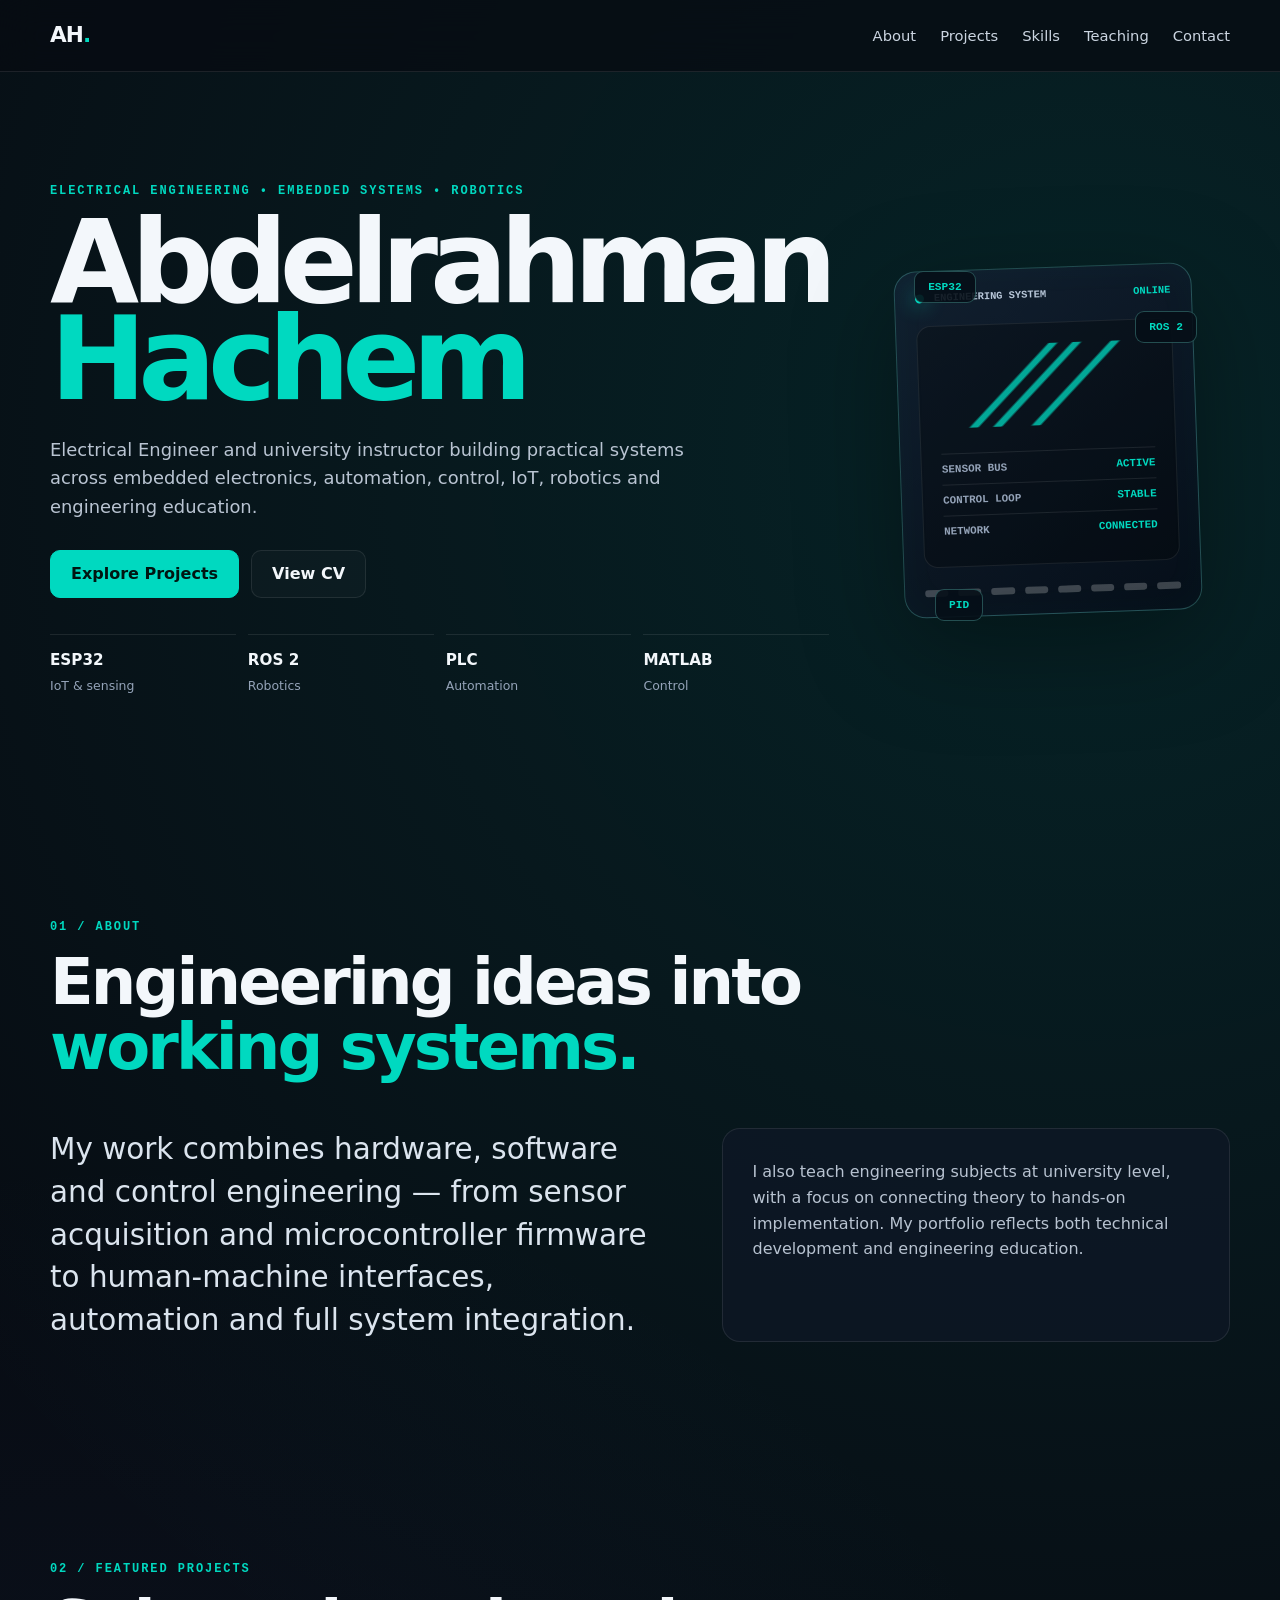
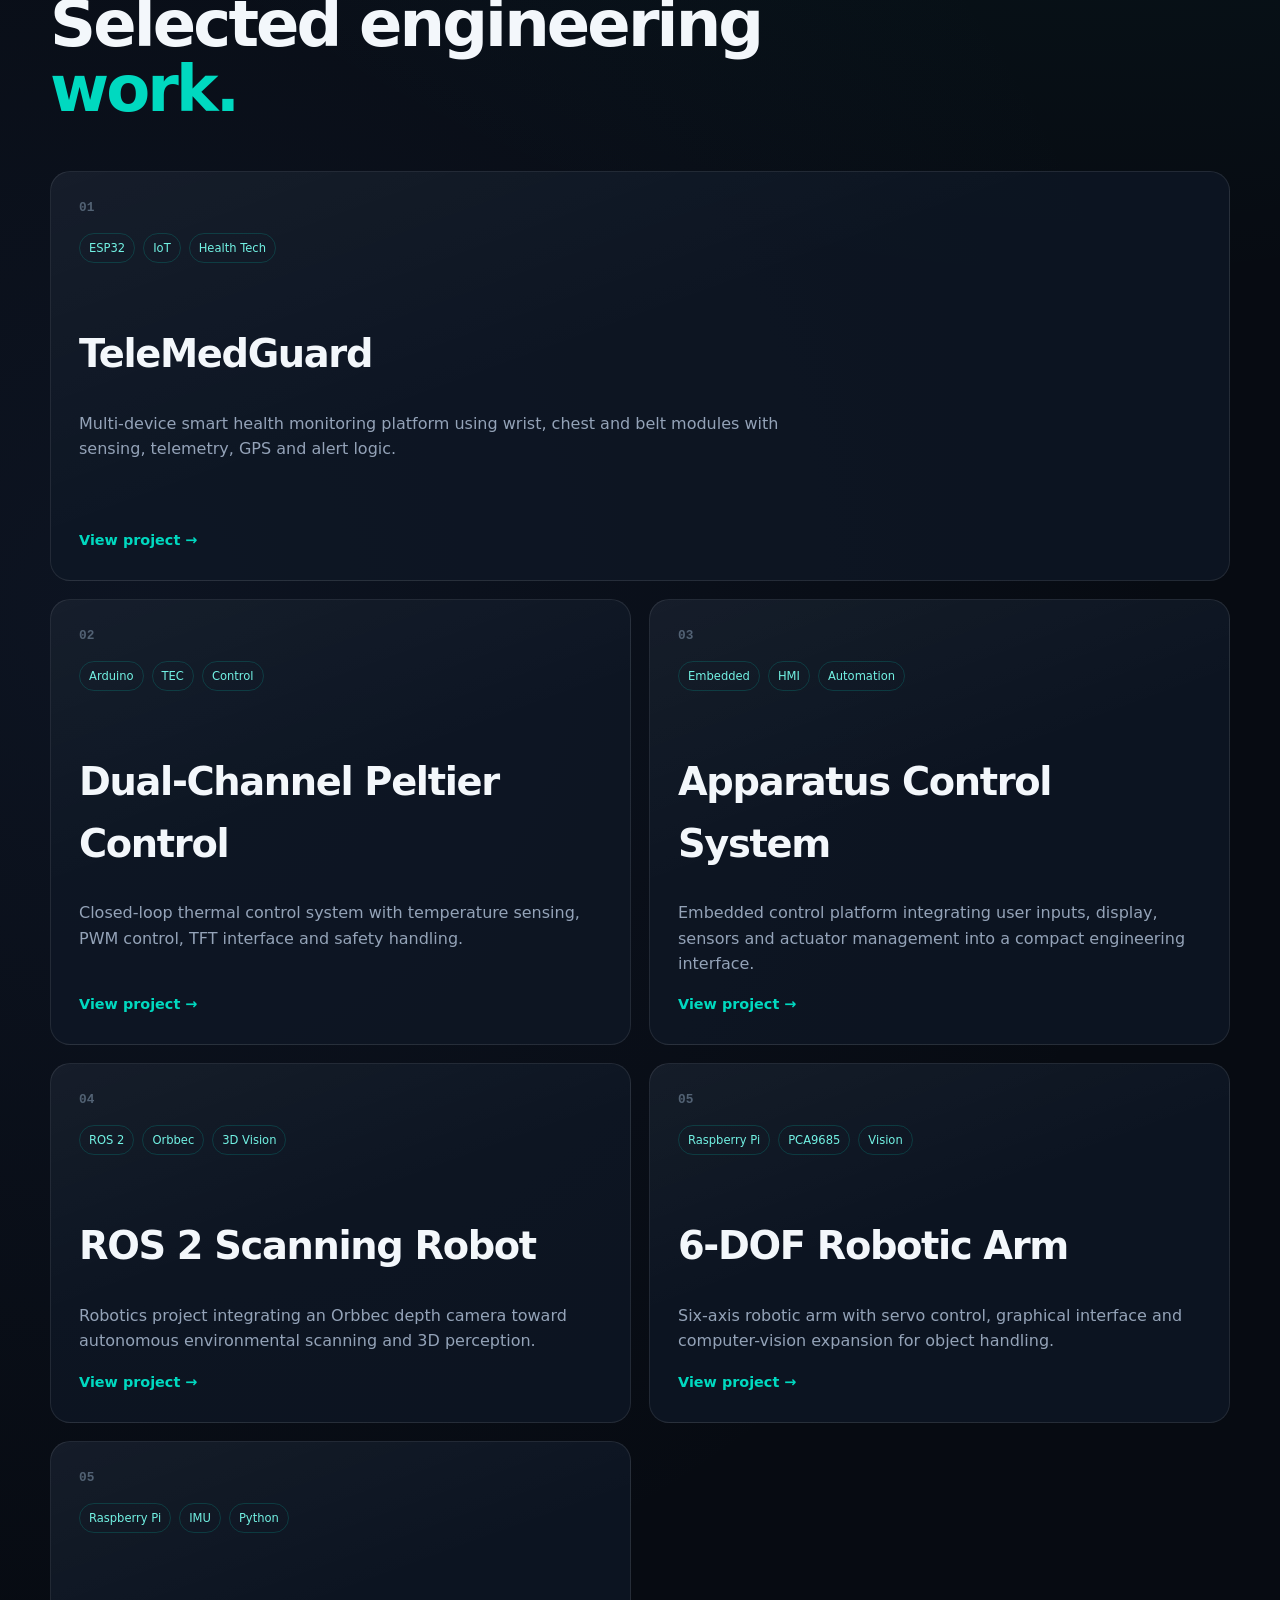
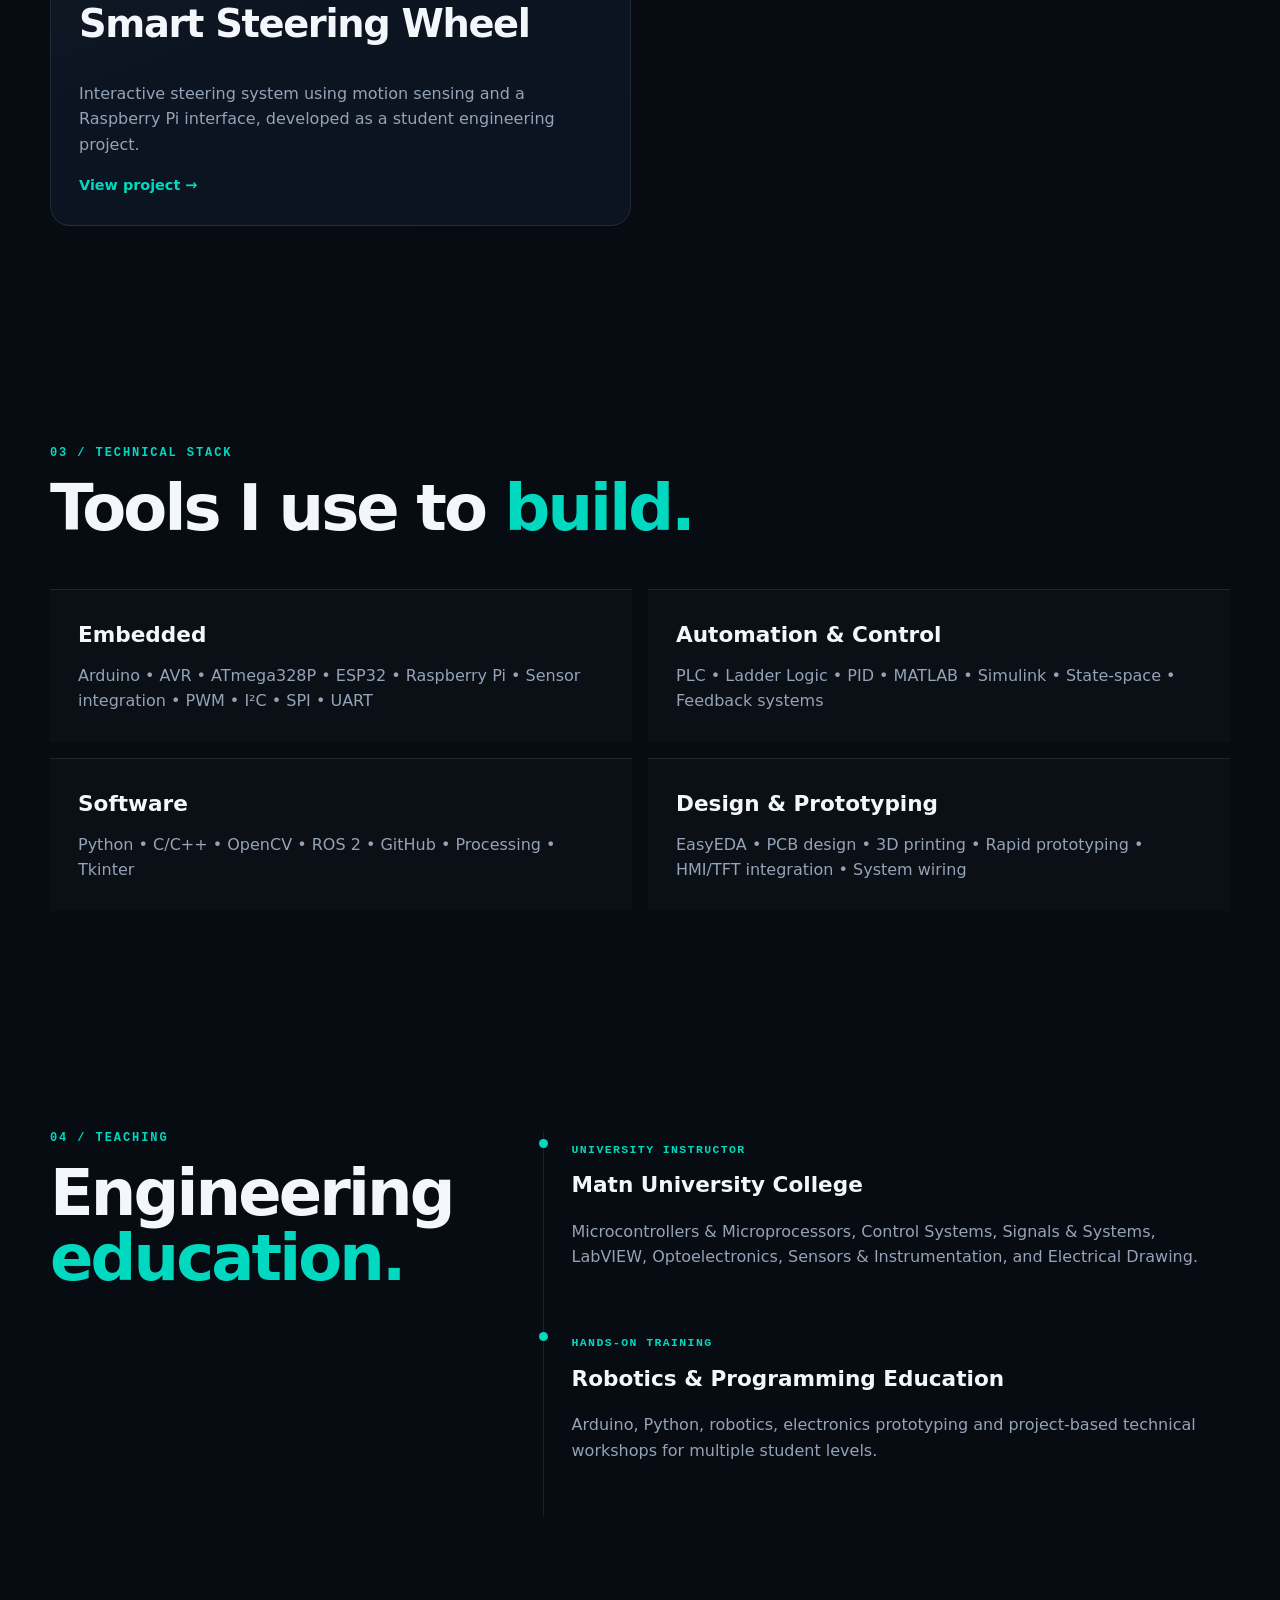
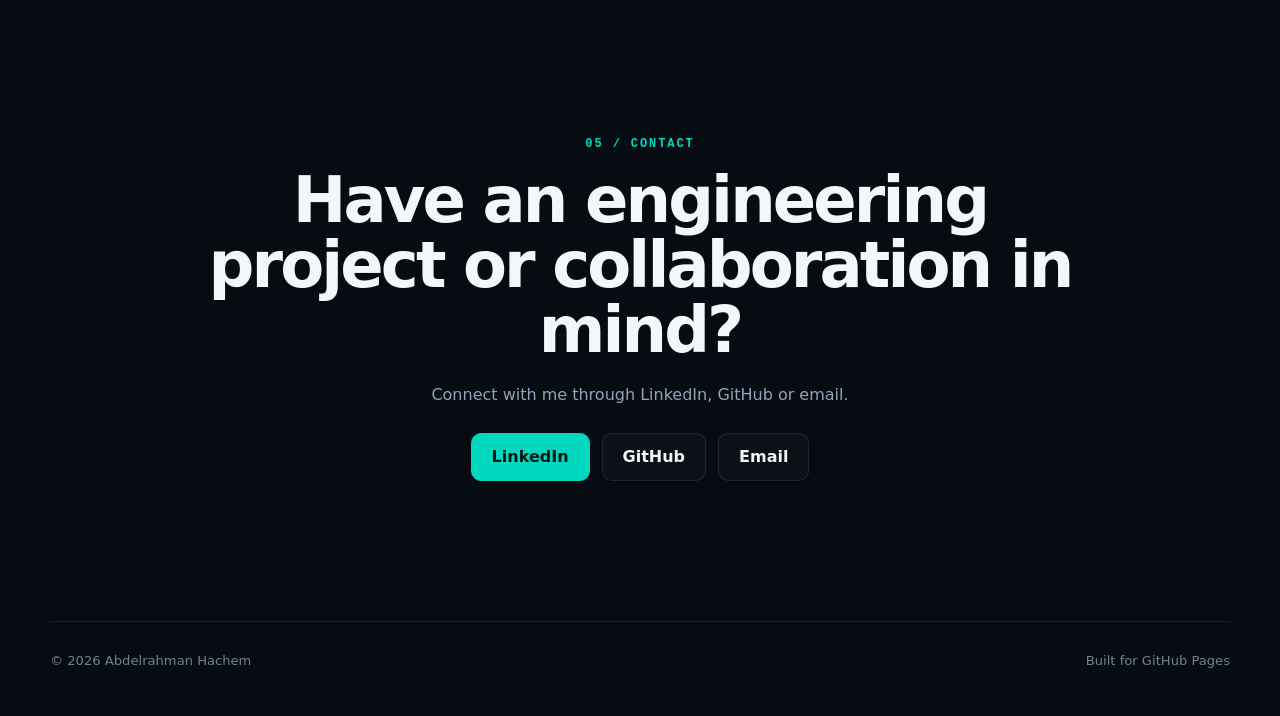
==== commit 3b96f1aa: "Update index.html" ====
--- a/index.html
+++ b/index.html
@@ -135,7 +135,7 @@
         </a>
 
         <a class="project-card" href="projects/smart-steering-wheel.html">
-          <div class="project-index">06</div>
+          <div class="project-index">05</div>
           <div class="project-tags"><span>Raspberry Pi</span><span>IMU</span><span>Python</span></div>
           <h3>Smart Steering Wheel</h3>
           <p>Interactive steering system using motion sensing and a Raspberry Pi interface, developed as a student engineering project.</p>
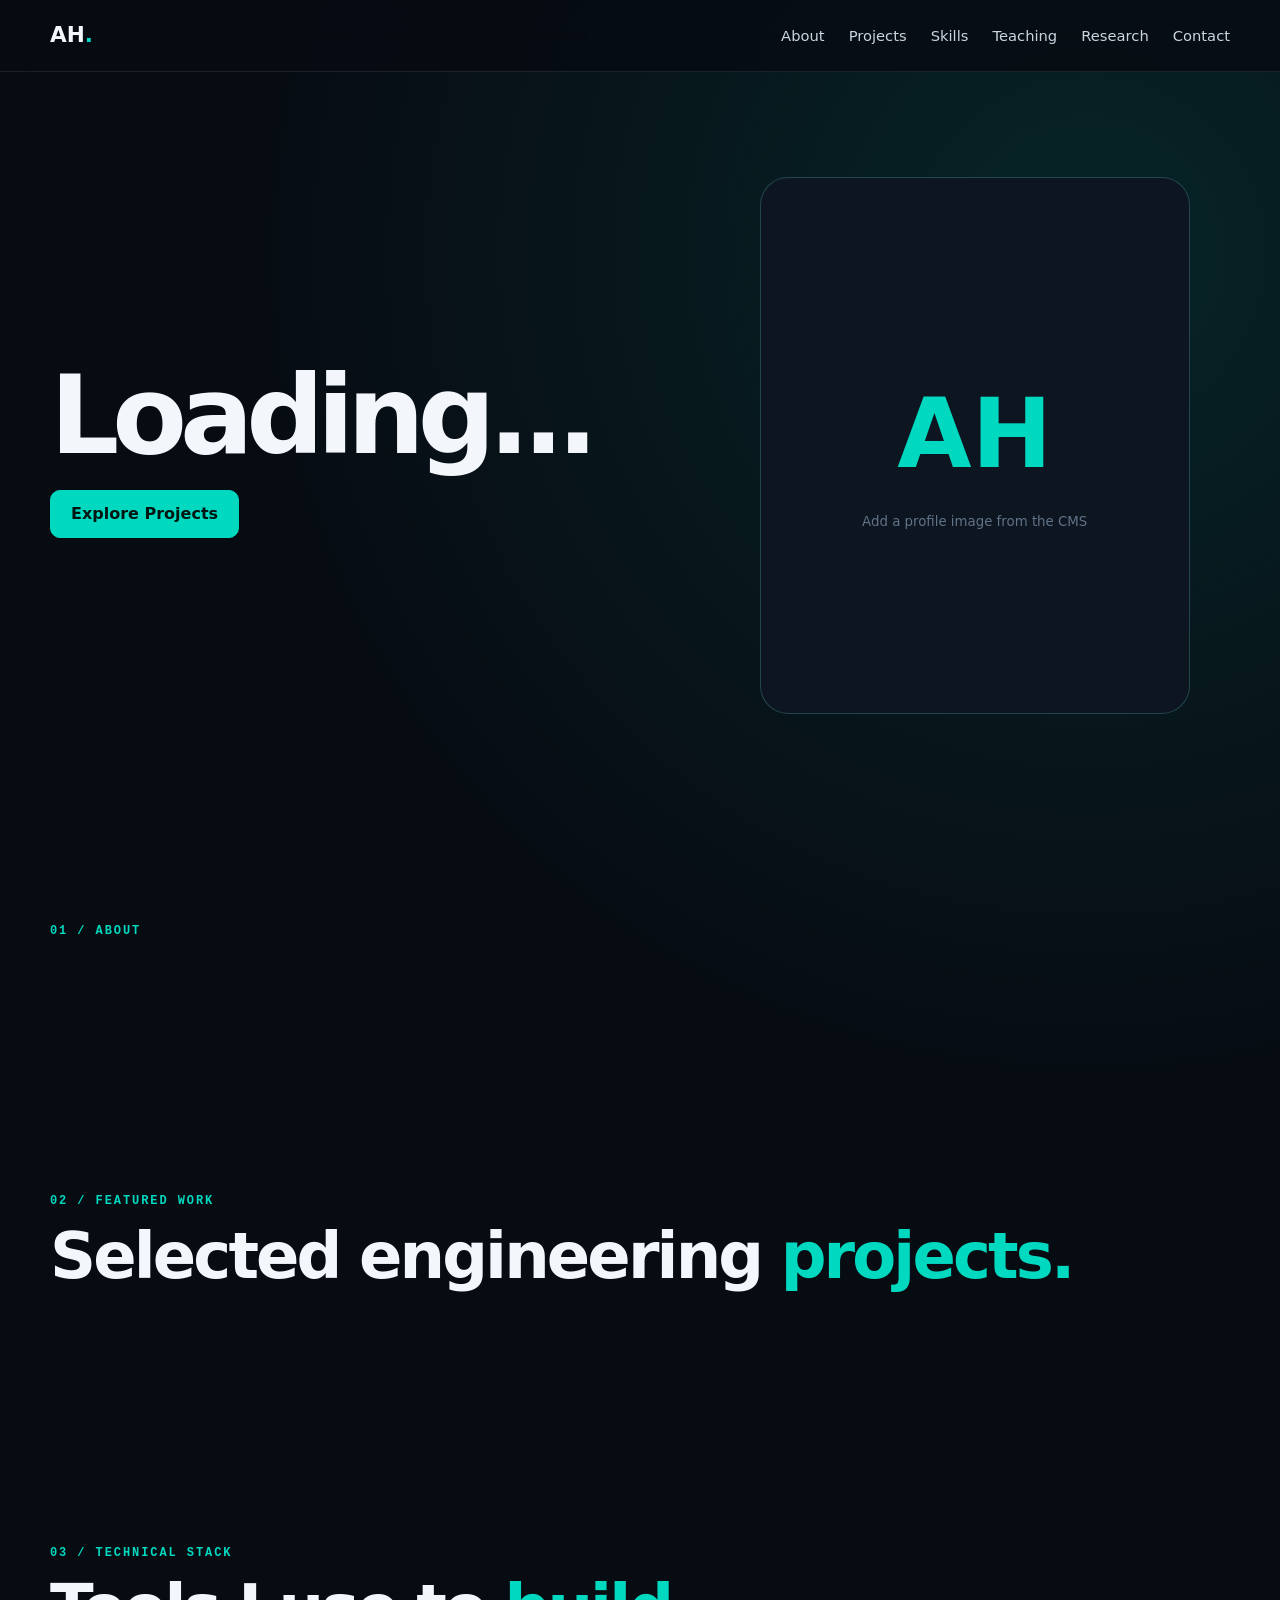
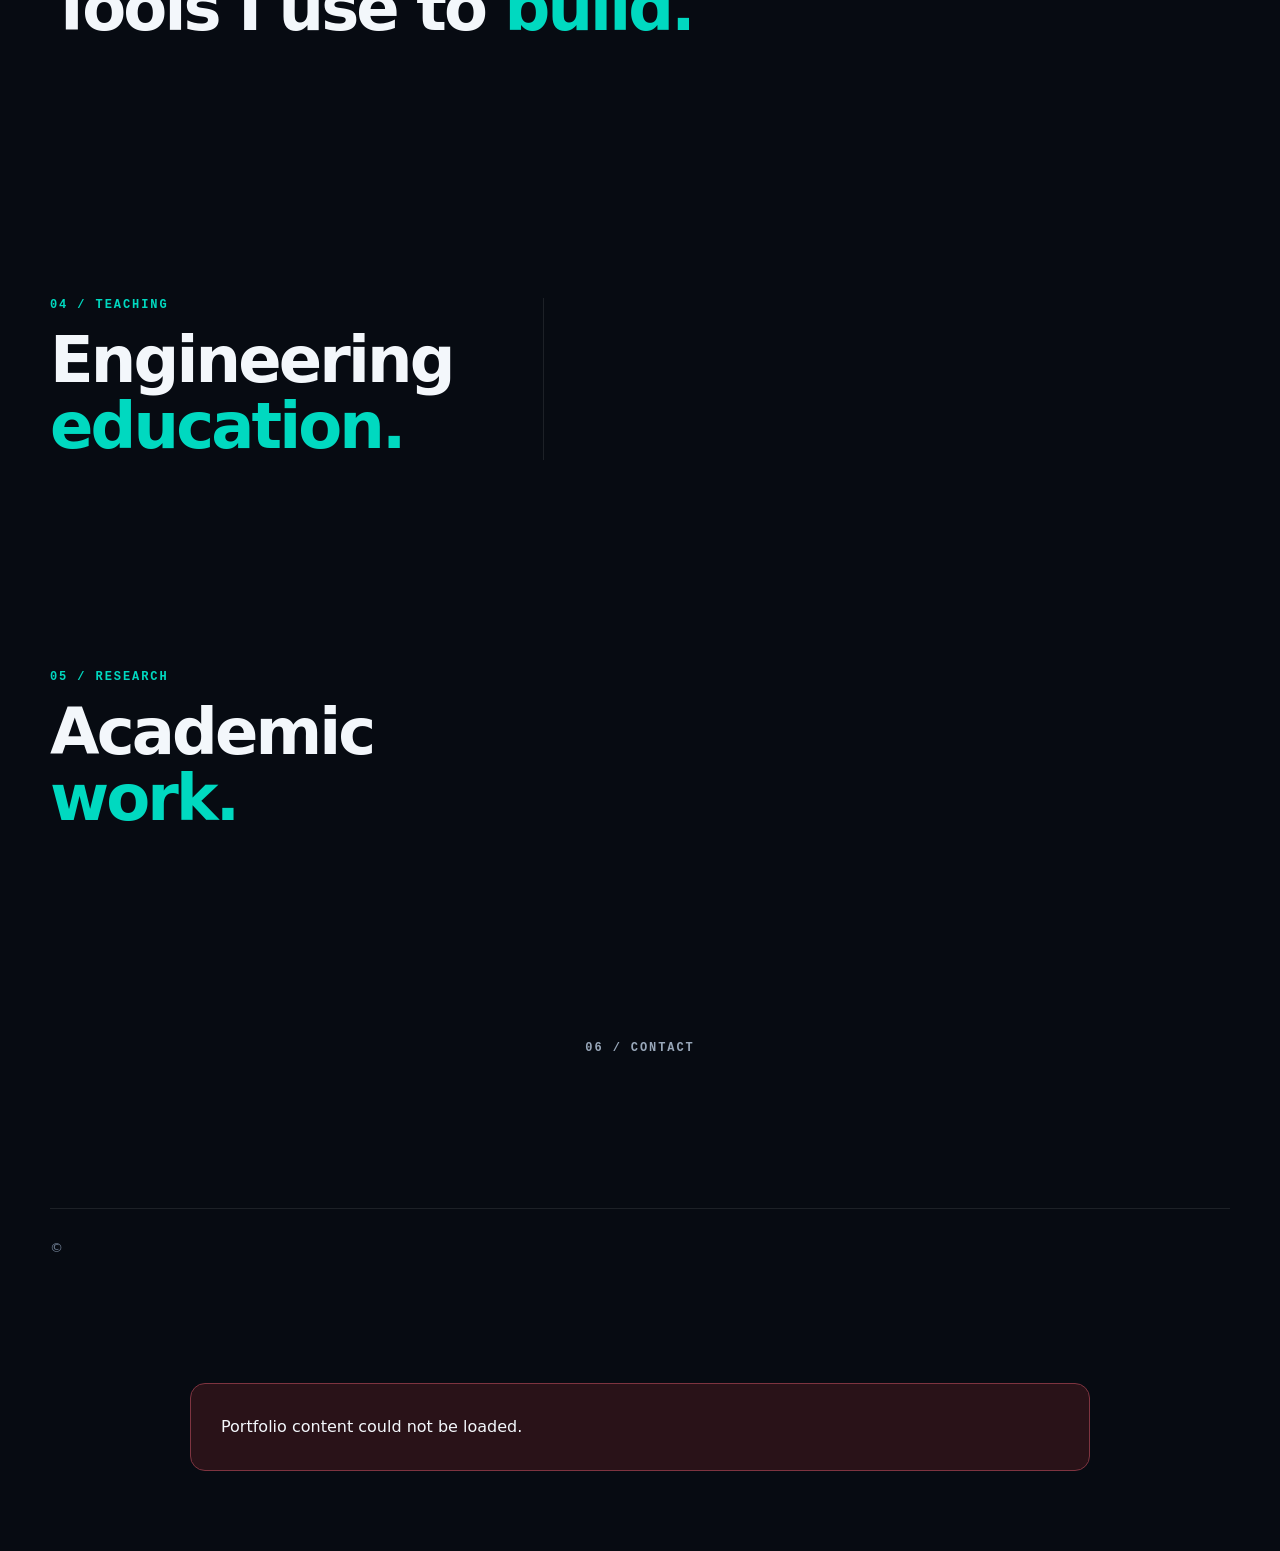
==== commit cbf16dce: "Add files via upload" ====
--- a/index.html
+++ b/index.html
@@ -1,211 +1 @@
-<!DOCTYPE html>
-<html lang="en">
-<head>
-  <meta charset="UTF-8" />
-  <meta name="viewport" content="width=device-width, initial-scale=1.0" />
-  <meta name="description" content="Portfolio of Abdelrahman Hachem — Electrical Engineer, University Instructor, Embedded Systems, Automation and Robotics." />
-  <title>Abdelrahman Hachem | Electrical Engineer</title>
-  <link rel="stylesheet" href="style.css" />
-</head>
-<body>
-  <div class="grid-bg"></div>
-
-  <header class="site-header">
-    <a class="brand" href="#home">AH<span>.</span></a>
-    <button class="menu-toggle" aria-label="Open menu">☰</button>
-    <nav class="nav">
-      <a href="#about">About</a>
-      <a href="#projects">Projects</a>
-      <a href="#skills">Skills</a>
-      <a href="#teaching">Teaching</a>
-     
-      <a href="#contact">Contact</a>
-    </nav>
-  </header>
-
-  <main>
-    <section class="hero section" id="home">
-      <div class="hero-copy">
-        <p class="eyebrow">ELECTRICAL ENGINEERING • EMBEDDED SYSTEMS • ROBOTICS</p>
-        <h1>Abdelrahman<br><span>Hachem</span></h1>
-        <p class="hero-text">
-          Electrical Engineer and university instructor building practical systems across
-          embedded electronics, automation, control, IoT, robotics and engineering education.
-        </p>
-        <div class="hero-actions">
-          <a class="btn primary" href="#projects">Explore Projects</a>
-          <a class="btn secondary" href="assets/Abdelrahman_Hachem_CV.pdf" target="_blank">View CV</a>
-        </div>
-        <div class="quick-stats">
-          <div><strong>ESP32</strong><span>IoT & sensing</span></div>
-          <div><strong>ROS 2</strong><span>Robotics</span></div>
-          <div><strong>PLC</strong><span>Automation</span></div>
-          <div><strong>MATLAB</strong><span>Control</span></div>
-        </div>
-      </div>
-
-      <div class="hero-visual" aria-hidden="true">
-        <div class="tech-card main-board">
-          <div class="board-top">
-            <span class="status-dot"></span>
-            <span>ENGINEERING SYSTEM</span>
-            <span class="mono">ONLINE</span>
-          </div>
-          <div class="board-screen">
-            <div class="wave"></div>
-            <div class="screen-row"><span>SENSOR BUS</span><b>ACTIVE</b></div>
-            <div class="screen-row"><span>CONTROL LOOP</span><b>STABLE</b></div>
-            <div class="screen-row"><span>NETWORK</span><b>CONNECTED</b></div>
-          </div>
-          <div class="pins">
-            <i></i><i></i><i></i><i></i><i></i><i></i><i></i><i></i>
-          </div>
-        </div>
-        <div class="floating-chip chip-1">ESP32</div>
-        <div class="floating-chip chip-2">ROS 2</div>
-        <div class="floating-chip chip-3">PID</div>
-      </div>
-    </section>
-
-    <section class="section about" id="about">
-      <div class="section-heading">
-        <p class="eyebrow">01 / ABOUT</p>
-        <h2>Engineering ideas into <span>working systems.</span></h2>
-      </div>
-      <div class="about-grid">
-        <p class="lead">
-          My work combines hardware, software and control engineering — from sensor acquisition
-          and microcontroller firmware to human-machine interfaces, automation and full system integration.
-        </p>
-        <div class="about-card">
-          <p>
-            I also teach engineering subjects at university level, with a focus on connecting
-            theory to hands-on implementation. My portfolio reflects both technical development
-            and engineering education.
-          </p>
-        </div>
-      </div>
-    </section>
-
-    <section class="section" id="projects">
-      <div class="section-heading">
-        <p class="eyebrow">02 / FEATURED PROJECTS</p>
-        <h2>Selected engineering <span>work.</span></h2>
-      </div>
-
-      <div class="project-grid">
-        <a class="project-card featured" href="projects/telemedguard.html">
-          <div class="project-index">01</div>
-          <div class="project-tags"><span>ESP32</span><span>IoT</span><span>Health Tech</span></div>
-          <h3>TeleMedGuard</h3>
-          <p>Multi-device smart health monitoring platform using wrist, chest and belt modules with sensing, telemetry, GPS and alert logic.</p>
-          <span class="project-link">View project →</span>
-        </a>
-
-        <a class="project-card" href="projects/peltier-control.html">
-          <div class="project-index">02</div>
-          <div class="project-tags"><span>Arduino</span><span>TEC</span><span>Control</span></div>
-          <h3>Dual-Channel Peltier Control</h3>
-          <p>Closed-loop thermal control system with temperature sensing, PWM control, TFT interface and safety handling.</p>
-          <span class="project-link">View project →</span>
-        </a>
-
-        <a class="project-card" href="projects/apparatus-control.html">
-          <div class="project-index">03</div>
-          <div class="project-tags"><span>Embedded</span><span>HMI</span><span>Automation</span></div>
-          <h3>Apparatus Control System</h3>
-          <p>Embedded control platform integrating user inputs, display, sensors and actuator management into a compact engineering interface.</p>
-          <span class="project-link">View project →</span>
-        </a>
-
-        <a class="project-card" href="projects/ros2-scanner.html">
-          <div class="project-index">04</div>
-          <div class="project-tags"><span>ROS 2</span><span>Orbbec</span><span>3D Vision</span></div>
-          <h3>ROS 2 Scanning Robot</h3>
-          <p>Robotics project integrating an Orbbec depth camera toward autonomous environmental scanning and 3D perception.</p>
-          <span class="project-link">View project →</span>
-        </a>
-
-        <a class="project-card" href="projects/robotic-arm.html">
-          <div class="project-index">05</div>
-          <div class="project-tags"><span>Raspberry Pi</span><span>PCA9685</span><span>Vision</span></div>
-          <h3>6-DOF Robotic Arm</h3>
-          <p>Six-axis robotic arm with servo control, graphical interface and computer-vision expansion for object handling.</p>
-          <span class="project-link">View project →</span>
-        </a>
-
-        <a class="project-card" href="projects/smart-steering-wheel.html">
-          <div class="project-index">05</div>
-          <div class="project-tags"><span>Raspberry Pi</span><span>IMU</span><span>Python</span></div>
-          <h3>Smart Steering Wheel</h3>
-          <p>Interactive steering system using motion sensing and a Raspberry Pi interface, developed as a student engineering project.</p>
-          <span class="project-link">View project →</span>
-        </a>
-      </div>
-    </section>
-
-    <section class="section" id="skills">
-      <div class="section-heading">
-        <p class="eyebrow">03 / TECHNICAL STACK</p>
-        <h2>Tools I use to <span>build.</span></h2>
-      </div>
-      <div class="skills-grid">
-        <div class="skill-group">
-          <h3>Embedded</h3>
-          <p>Arduino • AVR • ATmega328P • ESP32 • Raspberry Pi • Sensor integration • PWM • I²C • SPI • UART</p>
-        </div>
-        <div class="skill-group">
-          <h3>Automation & Control</h3>
-          <p>PLC • Ladder Logic • PID • MATLAB • Simulink • State-space • Feedback systems</p>
-        </div>
-        <div class="skill-group">
-          <h3>Software</h3>
-          <p>Python • C/C++ • OpenCV • ROS 2 • GitHub • Processing • Tkinter</p>
-        </div>
-        <div class="skill-group">
-          <h3>Design & Prototyping</h3>
-          <p>EasyEDA • PCB design • 3D printing • Rapid prototyping • HMI/TFT integration • System wiring</p>
-        </div>
-      </div>
-    </section>
-
-    <section class="section split-section" id="teaching">
-      <div>
-        <p class="eyebrow">04 / TEACHING</p>
-        <h2>Engineering <span>education.</span></h2>
-      </div>
-      <div class="timeline">
-        <div class="timeline-item">
-          <span>UNIVERSITY INSTRUCTOR</span>
-          <h3>Matn University College</h3>
-          <p>Microcontrollers & Microprocessors, Control Systems, Signals & Systems, LabVIEW, Optoelectronics, Sensors & Instrumentation, and Electrical Drawing.</p>
-        </div>
-        <div class="timeline-item">
-          <span>HANDS-ON TRAINING</span>
-          <h3>Robotics & Programming Education</h3>
-          <p>Arduino, Python, robotics, electronics prototyping and project-based technical workshops for multiple student levels.</p>
-        </div>
-      </div>
-    </section>
-
-   
-    <section class="section contact" id="contact">
-      <p class="eyebrow">05 / CONTACT</p>
-      <h2>Have an engineering project or collaboration in mind?</h2>
-      <p>Connect with me through LinkedIn, GitHub or email.</p>
-      <div class="contact-actions">
-        <a class="btn primary" href="https://www.linkedin.com/" target="_blank" rel="noopener">LinkedIn</a>
-        <a class="btn secondary" href="https://github.com/YOUR-USERNAME" target="_blank" rel="noopener">GitHub</a>
-        <a class="btn secondary" href="mailto:YOUR-EMAIL@example.com">Email</a>
-      </div>
-    </section>
-  </main>
-
-  <footer>
-    <span>© <span id="year"></span> Abdelrahman Hachem</span>
-    <span>Built for GitHub Pages</span>
-  </footer>
-
-  <script src="script.js"></script>
-</body>
-</html>
+<!doctype html><html lang="en"><head><meta charset="utf-8"><meta name="viewport" content="width=device-width,initial-scale=1"><meta name="description" content="Engineering portfolio"><title>Abdelrahman Hachem | Engineering Portfolio</title><link rel="stylesheet" href="style.css"></head><body><div class="grid-bg"></div><header class="site-header"><a class="brand" href="#home"><span id="brandText">AH</span><b>.</b></a><button class="menu-toggle" aria-label="Toggle navigation">☰</button><nav class="nav"><a href="#about">About</a><a href="#projects">Projects</a><a href="#skills">Skills</a><a href="#teaching">Teaching</a><a href="#research">Research</a><a href="#contact">Contact</a></nav></header><main><section class="hero section" id="home"><div><p class="eyebrow" id="heroEyebrow"></p><h1 id="heroName">Loading...</h1><p class="hero-text" id="heroIntro"></p><div class="actions"><a class="btn primary" href="#projects">Explore Projects</a><a class="btn secondary hidden" id="cvButton" target="_blank">View CV</a></div></div><div class="hero-visual"><div class="portrait" id="portrait"><div class="portrait-placeholder"><span>AH</span><small>Add a profile image from the CMS</small></div></div></div></section><section class="section" id="about"><div class="section-heading"><p class="eyebrow">01 / ABOUT</p><h2 id="headline"></h2></div><p class="lead" id="aboutText"></p></section><section class="section" id="projects"><div class="section-heading"><p class="eyebrow">02 / FEATURED WORK</p><h2>Selected engineering <span>projects.</span></h2></div><div class="project-grid" id="projectGrid"></div></section><section class="section" id="skills"><div class="section-heading"><p class="eyebrow">03 / TECHNICAL STACK</p><h2>Tools I use to <span>build.</span></h2></div><div class="skills-grid" id="skillsGrid"></div></section><section class="section split" id="teaching"><div><p class="eyebrow">04 / TEACHING</p><h2>Engineering <span>education.</span></h2></div><div class="timeline" id="teachingList"></div></section><section class="section split" id="research"><div><p class="eyebrow">05 / RESEARCH</p><h2>Academic <span>work.</span></h2></div><div id="researchList"></div></section><section class="section contact" id="contact"><p class="eyebrow">06 / CONTACT</p><h2 id="contactHeading"></h2><p id="contactText"></p><div class="actions center" id="contactActions"></div></section></main><footer><span>© <span id="year"></span> <span id="footerName"></span></span><span id="footerLocation"></span></footer><div class="load-error hidden" id="loadError">Portfolio content could not be loaded.</div><script src="script.js"></script></body></html>
--- a/style.css
+++ b/style.css
@@ -1,260 +1 @@
-
-:root {
-  --bg: #070b12;
-  --bg-soft: #0d1420;
-  --card: rgba(15, 24, 38, 0.78);
-  --line: rgba(255,255,255,0.09);
-  --text: #f3f7fb;
-  --muted: #94a3b8;
-  --accent: #00d9c0;
-  --accent-2: #72f2e4;
-  --max: 1180px;
-}
-
-* { box-sizing: border-box; }
-html { scroll-behavior: smooth; }
-body {
-  margin: 0;
-  font-family: Inter, ui-sans-serif, system-ui, -apple-system, BlinkMacSystemFont, "Segoe UI", sans-serif;
-  color: var(--text);
-  background:
-    radial-gradient(circle at 85% 8%, rgba(0,217,192,.12), transparent 28%),
-    radial-gradient(circle at 10% 40%, rgba(61,92,160,.11), transparent 30%),
-    var(--bg);
-  line-height: 1.6;
-}
-a { color: inherit; text-decoration: none; }
-.grid-bg {
-  position: fixed; inset: 0; pointer-events: none; opacity: .17;
-  background-image:
-    linear-gradient(rgba(255,255,255,.035) 1px, transparent 1px),
-    linear-gradient(90deg, rgba(255,255,255,.035) 1px, transparent 1px);
-  background-size: 42px 42px;
-  mask-image: linear-gradient(to bottom, black, transparent 85%);
-}
-.site-header {
-  position: sticky; top: 0; z-index: 50;
-  display: flex; align-items: center; justify-content: space-between;
-  padding: 18px max(24px, calc((100vw - var(--max))/2));
-  background: rgba(7,11,18,.74);
-  backdrop-filter: blur(18px);
-  border-bottom: 1px solid var(--line);
-}
-.brand { font-weight: 900; letter-spacing: -.04em; font-size: 1.35rem; }
-.brand span, h1 span, h2 span { color: var(--accent); }
-.nav { display: flex; gap: 24px; font-size: .92rem; color: #cbd5e1; }
-.nav a:hover { color: var(--accent); }
-.menu-toggle { display: none; color: white; background: transparent; border: 0; font-size: 1.4rem; }
-.section {
-  position: relative;
-  width: min(var(--max), calc(100% - 48px));
-  margin: 0 auto;
-  padding: 110px 0;
-}
-.hero {
-  min-height: 82vh;
-  display: grid; grid-template-columns: 1.1fr .9fr; gap: 70px; align-items: center;
-}
-.eyebrow {
-  margin: 0 0 16px;
-  font: 700 .75rem/1.2 ui-monospace, SFMono-Regular, Menlo, monospace;
-  letter-spacing: .16em;
-  color: var(--accent);
-}
-h1 {
-  margin: 0;
-  font-size: clamp(4.4rem, 9vw, 8rem);
-  line-height: .84;
-  letter-spacing: -.07em;
-}
-h2 {
-  margin: 0;
-  max-width: 800px;
-  font-size: clamp(2.2rem, 5vw, 4.3rem);
-  line-height: 1.02;
-  letter-spacing: -.045em;
-}
-.hero-text {
-  max-width: 650px; margin: 28px 0;
-  color: #b9c4d2; font-size: 1.12rem;
-}
-.hero-actions, .contact-actions { display: flex; gap: 12px; flex-wrap: wrap; }
-.btn {
-  display: inline-flex; align-items: center; justify-content: center;
-  min-height: 48px; padding: 0 20px; border: 1px solid var(--line);
-  border-radius: 10px; font-weight: 700; transition: .2s ease;
-}
-.btn.primary { background: var(--accent); color: #001612; border-color: var(--accent); }
-.btn.secondary { background: rgba(255,255,255,.025); }
-.btn:hover { transform: translateY(-2px); }
-.quick-stats {
-  display: grid; grid-template-columns: repeat(4, 1fr);
-  gap: 12px; margin-top: 36px;
-}
-.quick-stats div { border-top: 1px solid var(--line); padding-top: 13px; }
-.quick-stats strong { display: block; font-size: .95rem; }
-.quick-stats span { color: var(--muted); font-size: .78rem; }
-.hero-visual { position: relative; min-height: 440px; display: grid; place-items: center; }
-.tech-card {
-  width: min(100%, 430px); padding: 20px;
-  background: linear-gradient(145deg, rgba(18,32,48,.95), rgba(6,14,24,.95));
-  border: 1px solid rgba(114,242,228,.25);
-  border-radius: 22px;
-  box-shadow: 0 30px 100px rgba(0,0,0,.35), inset 0 0 40px rgba(0,217,192,.03);
-  transform: rotate(-2deg);
-}
-.board-top { display: flex; gap: 10px; align-items: center; font: 700 .65rem ui-monospace, monospace; color: #b8c7d9; }
-.board-top .mono { margin-left: auto; color: var(--accent); }
-.status-dot { width: 9px; height: 9px; background: var(--accent); border-radius: 50%; box-shadow: 0 0 20px var(--accent); }
-.board-screen {
-  margin: 22px 0; padding: 20px;
-  min-height: 230px;
-  border: 1px solid rgba(255,255,255,.08); border-radius: 14px;
-  background: rgba(0,0,0,.25);
-}
-.wave {
-  height: 82px; margin-bottom: 25px;
-  background:
-    linear-gradient(135deg, transparent 0 37%, var(--accent) 38% 40%, transparent 41% 45%, var(--accent) 46% 48%, transparent 49% 58%, var(--accent) 59% 61%, transparent 62%);
-  opacity: .75;
-}
-.screen-row {
-  display: flex; justify-content: space-between;
-  border-top: 1px solid var(--line); padding: 9px 0;
-  font: 600 .68rem ui-monospace, monospace; color: var(--muted);
-}
-.screen-row b { color: var(--accent); }
-.pins { display: grid; grid-template-columns: repeat(8, 1fr); gap: 10px; }
-.pins i { height: 7px; background: rgba(255,255,255,.22); border-radius: 3px; }
-.floating-chip {
-  position: absolute;
-  border: 1px solid rgba(114,242,228,.28);
-  background: rgba(6,15,24,.9); padding: 9px 13px;
-  border-radius: 9px; color: var(--accent);
-  font: 800 .7rem ui-monospace, monospace;
-}
-.chip-1 { top: 50px; left: 5%; }
-.chip-2 { right: 0; top: 90px; }
-.chip-3 { bottom: 40px; left: 12%; }
-
-.section-heading { margin-bottom: 48px; }
-.about-grid { display: grid; grid-template-columns: 1.1fr .9fr; gap: 50px; }
-.lead { margin: 0; font-size: clamp(1.35rem, 2.3vw, 2rem); line-height: 1.45; color: #dbe4ee; }
-.about-card, .research-card {
-  padding: 30px; border: 1px solid var(--line); border-radius: 18px; background: var(--card);
-}
-.about-card p { margin: 0; color: #b8c3d1; }
-
-.project-grid { display: grid; grid-template-columns: repeat(2, 1fr); gap: 18px; }
-.project-card {
-  min-height: 360px; padding: 28px;
-  display: flex; flex-direction: column;
-  border: 1px solid var(--line);
-  border-radius: 20px;
-  background:
-    linear-gradient(160deg, rgba(255,255,255,.035), transparent 45%),
-    var(--card);
-  transition: transform .22s ease, border-color .22s ease;
-}
-.project-card:hover { transform: translateY(-6px); border-color: rgba(0,217,192,.45); }
-.project-card.featured { grid-column: span 2; min-height: 410px; }
-.project-index { color: #526274; font: 800 .8rem ui-monospace, monospace; }
-.project-tags { display: flex; gap: 8px; flex-wrap: wrap; margin: 18px 0 60px; }
-.project-tags span {
-  padding: 5px 9px; border: 1px solid rgba(0,217,192,.18); border-radius: 999px;
-  color: var(--accent-2); font-size: .72rem;
-}
-.project-card h3 { margin: 0 0 10px; font-size: clamp(1.8rem, 3vw, 3rem); letter-spacing: -.035em; }
-.project-card p { max-width: 760px; color: var(--muted); }
-.project-link { margin-top: auto; color: var(--accent); font-weight: 800; font-size: .9rem; }
-
-.skills-grid { display: grid; grid-template-columns: repeat(2, 1fr); gap: 16px; }
-.skill-group {
-  padding: 28px; border-top: 1px solid var(--line); background: rgba(255,255,255,.018);
-}
-.skill-group h3 { margin: 0 0 10px; font-size: 1.35rem; }
-.skill-group p { color: var(--muted); margin: 0; }
-
-.split-section { display: grid; grid-template-columns: .75fr 1.25fr; gap: 80px; }
-.timeline { border-left: 1px solid var(--line); }
-.timeline-item { padding: 4px 0 38px 28px; position: relative; }
-.timeline-item::before {
-  content: ""; position: absolute; left: -5px; top: 8px; width: 9px; height: 9px;
-  border-radius: 50%; background: var(--accent);
-}
-.timeline-item span, .publication-type {
-  color: var(--accent); font: 700 .72rem ui-monospace, monospace; letter-spacing: .12em;
-}
-.timeline-item h3 { margin: 8px 0; font-size: 1.35rem; }
-.timeline-item p, .research-card p { color: var(--muted); }
-.research-card h3 { font-size: 1.5rem; line-height: 1.3; }
-.research-card a { color: var(--accent); font-weight: 800; }
-
-.contact {
-  padding-bottom: 140px;
-  text-align: center;
-}
-.contact .eyebrow { text-align: center; }
-.contact h2 { margin: 0 auto 18px; max-width: 900px; }
-.contact p:not(.eyebrow) { color: var(--muted); }
-.contact-actions { justify-content: center; margin-top: 26px; }
-
-footer {
-  width: min(var(--max), calc(100% - 48px)); margin: 0 auto;
-  padding: 28px 0 45px; border-top: 1px solid var(--line);
-  display: flex; justify-content: space-between; color: #718096; font-size: .82rem;
-}
-
-/* Project detail pages */
-.project-page { width: min(980px, calc(100% - 48px)); margin: 0 auto; padding: 85px 0 120px; }
-.back-link { display: inline-block; margin-bottom: 40px; color: var(--accent); font-weight: 800; }
-.project-hero { padding-bottom: 55px; border-bottom: 1px solid var(--line); }
-.project-hero h1 { font-size: clamp(3rem, 8vw, 6.5rem); }
-.project-hero p { max-width: 760px; color: #b3c0cf; font-size: 1.12rem; }
-.meta-row { display: flex; gap: 12px; flex-wrap: wrap; margin-top: 25px; }
-.meta-row span { border: 1px solid var(--line); border-radius: 999px; padding: 7px 11px; color: var(--accent-2); font-size: .77rem; }
-.project-section { padding: 45px 0; border-bottom: 1px solid var(--line); }
-.project-section h2 { font-size: clamp(1.8rem, 4vw, 3rem); margin-bottom: 20px; }
-.project-section p, .project-section li { color: #aebaca; }
-.project-section ul { padding-left: 20px; }
-.image-placeholder {
-  min-height: 330px; margin-top: 24px;
-  border: 1px dashed rgba(0,217,192,.35); border-radius: 16px;
-  display: grid; place-items: center; text-align: center;
-  color: #5f7285; background: rgba(0,217,192,.02);
-  padding: 25px;
-}
-.two-col { display: grid; grid-template-columns: repeat(2, 1fr); gap: 18px; }
-.info-box { padding: 22px; background: var(--card); border: 1px solid var(--line); border-radius: 14px; }
-.info-box h3 { margin-top: 0; }
-
-.reveal { opacity: 0; transform: translateY(18px); transition: .65s ease; }
-.reveal.visible { opacity: 1; transform: none; }
-
-@media (max-width: 820px) {
-  .menu-toggle { display: block; }
-  .nav {
-    display: none; position: absolute; left: 20px; right: 20px; top: 70px;
-    flex-direction: column; padding: 20px; background: #0b121d;
-    border: 1px solid var(--line); border-radius: 14px;
-  }
-  .nav.open { display: flex; }
-  .hero { grid-template-columns: 1fr; gap: 20px; padding-top: 75px; }
-  .hero-visual { min-height: 360px; }
-  .quick-stats { grid-template-columns: repeat(2, 1fr); }
-  .about-grid, .split-section, .skills-grid, .two-col { grid-template-columns: 1fr; }
-  .split-section { gap: 35px; }
-  .project-grid { grid-template-columns: 1fr; }
-  .project-card.featured { grid-column: auto; }
-  .project-tags { margin-bottom: 38px; }
-}
-@media (max-width: 520px) {
-  .section { width: min(100% - 30px, var(--max)); padding: 80px 0; }
-  .site-header { padding: 16px 18px; }
-  h1 { font-size: 4rem; }
-  .hero { min-height: auto; }
-  .hero-visual { min-height: 315px; }
-  .tech-card { padding: 15px; }
-  .quick-stats { grid-template-columns: 1fr 1fr; }
-  footer { width: calc(100% - 30px); flex-direction: column; gap: 6px; }
-}
+:root{--bg:#070b12;--card:rgba(15,24,38,.8);--line:rgba(255,255,255,.09);--text:#f3f7fb;--muted:#98a7b9;--accent:#00d9c0;--accent2:#72f2e4;--max:1180px}*{box-sizing:border-box}html{scroll-behavior:smooth}body{margin:0;font-family:Inter,system-ui,-apple-system,"Segoe UI",sans-serif;color:var(--text);background:radial-gradient(circle at 85% 8%,rgba(0,217,192,.12),transparent 28%),var(--bg);line-height:1.6}a{color:inherit;text-decoration:none}.hidden{display:none!important}.grid-bg{position:fixed;inset:0;pointer-events:none;opacity:.16;background-image:linear-gradient(rgba(255,255,255,.035) 1px,transparent 1px),linear-gradient(90deg,rgba(255,255,255,.035) 1px,transparent 1px);background-size:42px 42px}.site-header{position:sticky;top:0;z-index:20;display:flex;justify-content:space-between;align-items:center;padding:18px max(24px,calc((100vw - var(--max))/2));background:rgba(7,11,18,.8);backdrop-filter:blur(18px);border-bottom:1px solid var(--line)}.brand{font-size:1.35rem;font-weight:900}.brand b,h1 span,h2 span{color:var(--accent)}.nav{display:flex;gap:24px;color:#cbd5e1;font-size:.92rem}.menu-toggle{display:none;background:none;border:0;color:white;font-size:1.4rem}.section{width:min(var(--max),calc(100% - 48px));margin:auto;padding:105px 0}.hero{min-height:82vh;display:grid;grid-template-columns:1.08fr .92fr;gap:70px;align-items:center}.eyebrow{margin:0 0 16px;color:var(--accent);font:700 .75rem ui-monospace,monospace;letter-spacing:.16em}h1{margin:0;font-size:clamp(4.2rem,8.5vw,7.6rem);line-height:.86;letter-spacing:-.065em}h2{margin:0;font-size:clamp(2.2rem,5vw,4.2rem);line-height:1.03;letter-spacing:-.045em}.hero-text{max-width:650px;margin:28px 0;color:#b9c4d2;font-size:1.12rem}.actions{display:flex;gap:12px;flex-wrap:wrap}.center{justify-content:center}.btn{display:inline-flex;align-items:center;justify-content:center;min-height:48px;padding:0 20px;border:1px solid var(--line);border-radius:10px;font-weight:750}.primary{background:var(--accent);color:#001612;border-color:var(--accent)}.secondary{background:rgba(255,255,255,.025)}.hero-visual{display:grid;place-items:center}.portrait{width:min(100%,430px);aspect-ratio:4/5;border-radius:28px;overflow:hidden;border:1px solid rgba(114,242,228,.22);background:#0d1521}.portrait img{width:100%;height:100%;object-fit:cover}.portrait-placeholder{height:100%;display:grid;place-content:center;text-align:center;color:#607387}.portrait-placeholder span{font-size:6rem;font-weight:900;color:var(--accent)}.section-heading{margin-bottom:46px}.lead{max-width:950px;margin:0;font-size:clamp(1.25rem,2.25vw,1.95rem);color:#d7e0ea}.project-grid{display:grid;grid-template-columns:repeat(2,1fr);gap:18px}.project-card{overflow:hidden;display:flex;flex-direction:column;min-height:430px;border:1px solid var(--line);border-radius:20px;background:var(--card)}.project-image{height:220px;display:grid;place-items:center;overflow:hidden;border-bottom:1px solid var(--line);background:linear-gradient(135deg,rgba(0,217,192,.08),rgba(255,255,255,.015))}.project-image img{width:100%;height:100%;object-fit:cover}.placeholder-mark{font:800 1.7rem ui-monospace,monospace;color:rgba(114,242,228,.32)}.project-body{display:flex;flex:1;flex-direction:column;padding:25px}.tags,.meta{display:flex;gap:7px;flex-wrap:wrap}.tags{margin-bottom:19px}.tags span,.meta span{padding:4px 8px;border:1px solid rgba(0,217,192,.18);border-radius:999px;color:var(--accent2);font-size:.69rem}.project-card h3{margin:0 0 9px;font-size:1.65rem}.project-card p{margin:0;color:var(--muted)}.project-link{margin-top:auto;padding-top:22px;color:var(--accent);font-weight:800}.skills-grid{display:grid;grid-template-columns:repeat(2,1fr);gap:16px}.skill-group{padding:28px;border-top:1px solid var(--line);background:rgba(255,255,255,.018)}.skill-group h3{margin:0 0 10px}.skill-group p{margin:0;color:var(--muted)}.split{display:grid;grid-template-columns:.75fr 1.25fr;gap:80px}.timeline{border-left:1px solid var(--line)}.timeline-item{padding:4px 0 38px 28px}.timeline-item span,.publication{color:var(--accent);font:700 .72rem ui-monospace,monospace;letter-spacing:.12em}.timeline-item h3{margin:8px 0}.timeline-item p,.research-card p{color:var(--muted)}.research-card{padding:27px;margin-bottom:14px;border:1px solid var(--line);border-radius:18px;background:var(--card)}.research-card h3{margin:8px 0}.research-card a{color:var(--accent);font-weight:800}.contact{text-align:center;padding-bottom:135px}.contact h2{max-width:900px;margin:0 auto 18px}.contact p{color:var(--muted)}footer{width:min(var(--max),calc(100% - 48px));margin:auto;padding:28px 0 45px;border-top:1px solid var(--line);display:flex;justify-content:space-between;color:#718096;font-size:.82rem}.load-error{width:min(900px,calc(100% - 40px));margin:80px auto;padding:30px;border:1px solid #7e3440;border-radius:15px;background:#291218}.project-page{width:min(1030px,calc(100% - 48px));margin:auto;padding:80px 0 120px}.back-link{display:inline-block;margin-bottom:40px;color:var(--accent);font-weight:800}.project-hero{padding-bottom:50px;border-bottom:1px solid var(--line)}.project-hero h1{font-size:clamp(3rem,8vw,6.4rem)}.project-hero>p:not(.eyebrow){max-width:800px;color:#b4c1cf;font-size:1.12rem}.meta{margin-top:25px}.project-section{padding:45px 0;border-bottom:1px solid var(--line)}.project-section h2{font-size:clamp(1.8rem,4vw,3rem);margin-bottom:20px}.detail-cover{min-height:260px;max-height:650px;display:grid;place-items:center;overflow:hidden;border-radius:20px;border:1px solid var(--line);background:#0d1521}.detail-cover img{width:100%;max-height:650px;object-fit:cover}.rich,.project-section li{color:#afbbc9}.rich img{max-width:100%}.gallery{display:grid;grid-template-columns:repeat(2,1fr);gap:14px}.gallery img{width:100%;aspect-ratio:4/3;object-fit:cover;border-radius:14px;border:1px solid var(--line)}@media(max-width:820px){.menu-toggle{display:block}.nav{display:none;position:absolute;left:20px;right:20px;top:70px;flex-direction:column;padding:20px;background:#0b121d;border:1px solid var(--line);border-radius:14px}.nav.open{display:flex}.hero,.project-grid,.skills-grid,.split{grid-template-columns:1fr}.hero{padding-top:70px}.split{gap:35px}.portrait{max-width:350px}.gallery{grid-template-columns:1fr}}@media(max-width:520px){.section{width:calc(100% - 30px);padding:78px 0}.site-header{padding:16px 18px}h1{font-size:3.8rem}.project-page{width:calc(100% - 30px)}footer{width:calc(100% - 30px);flex-direction:column}}
